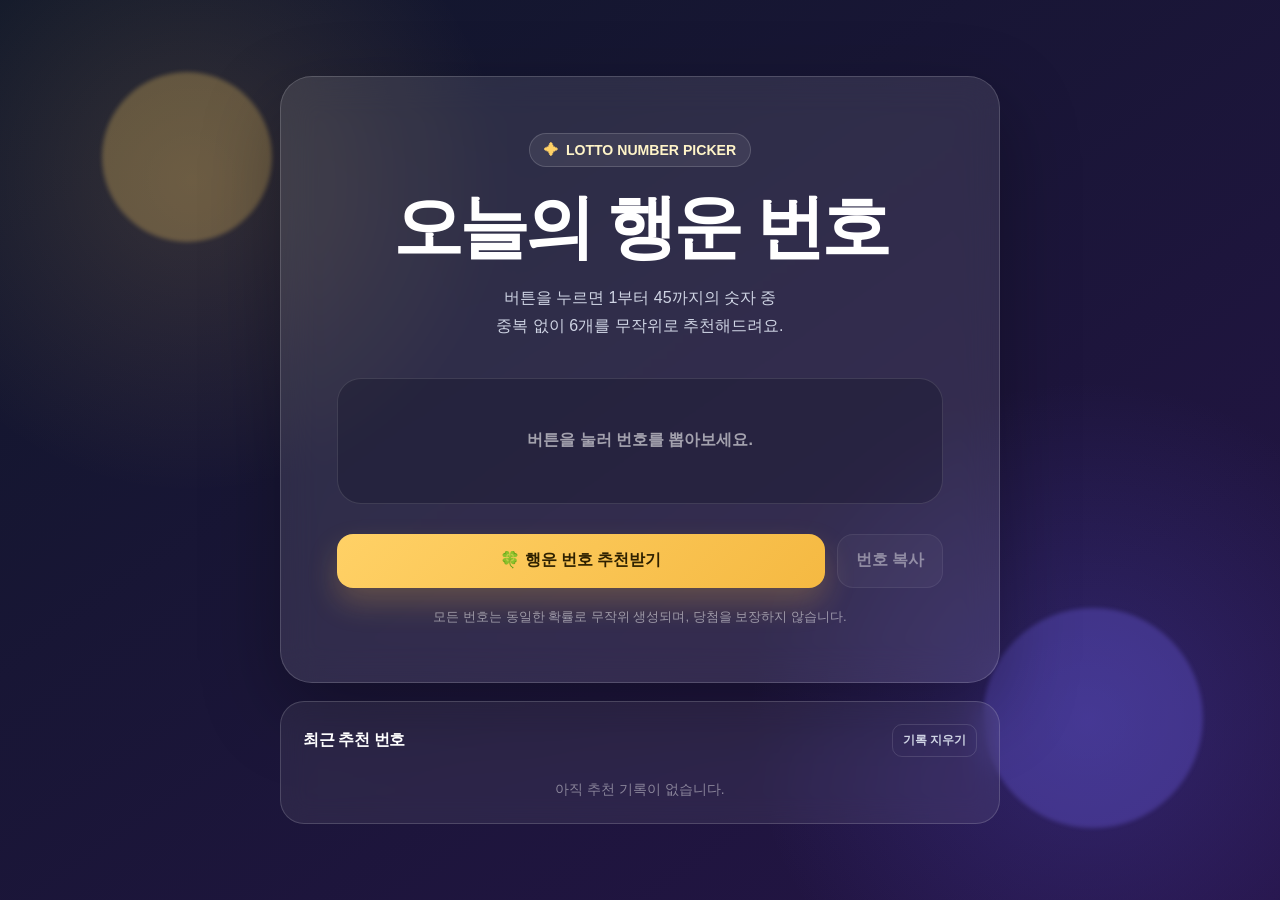
==== index.html @ d9a75ed4 "Split inline CSS and JS into style.css and main.js Move the inline <style> block to style.css and th" ====
<!DOCTYPE html>
<html lang="ko">
<head>
  <meta charset="UTF-8" />
  <meta name="viewport" content="width=device-width, initial-scale=1.0" />
  <meta name="description" content="버튼을 눌러 로또 번호를 무작위로 추천받는 웹사이트" />
  <title>행운의 로또 번호 추천</title>
  <link rel="stylesheet" href="style.css" />
</head>

<body>
  <div class="background-shape shape-one"></div>
  <div class="background-shape shape-two"></div>

  <main class="container">
    <section class="lotto-card">
      <div class="badge">
        <span class="sparkle">✦</span>
        LOTTO NUMBER PICKER
      </div>

      <h1>오늘의 행운 번호</h1>

      <p class="description">
        버튼을 누르면 1부터 45까지의 숫자 중<br />
        중복 없이 6개를 무작위로 추천해드려요.
      </p>

      <div class="number-area" aria-live="polite">
        <div class="numbers" id="numbers">
          <span class="placeholder">버튼을 눌러 번호를 뽑아보세요.</span>
        </div>
      </div>

      <div class="controls">
        <button class="generate-button" id="generateButton" type="button">
          🍀 행운 번호 추천받기
        </button>

        <button class="copy-button" id="copyButton" type="button" disabled>
          번호 복사
        </button>
      </div>

      <p class="notice">
        모든 번호는 동일한 확률로 무작위 생성되며, 당첨을 보장하지 않습니다.
      </p>
    </section>

    <section class="history">
      <div class="history-header">
        <h2>최근 추천 번호</h2>
        <button class="clear-button" id="clearButton" type="button">기록 지우기</button>
      </div>

      <ul class="history-list" id="historyList">
        <li class="history-empty">아직 추천 기록이 없습니다.</li>
      </ul>
    </section>
  </main>

  <div class="toast" id="toast" role="status">번호를 복사했습니다.</div>

  <script src="main.js"></script>
</body>
</html>
---- style.css ----
:root {
  --bg-start: #10172a;
  --bg-end: #251447;
  --card: rgba(255, 255, 255, 0.1);
  --card-border: rgba(255, 255, 255, 0.16);
  --text: #ffffff;
  --subtext: #cfd4e4;
  --primary: #ffd166;
  --primary-dark: #f5b942;
  --shadow: 0 28px 80px rgba(0, 0, 0, 0.3);
}

* { box-sizing: border-box; }

body {
  min-height: 100vh;
  margin: 0;
  display: grid;
  place-items: center;
  padding: 24px;
  color: var(--text);
  background:
    radial-gradient(circle at 15% 20%, rgba(255, 209, 102, 0.14), transparent 24%),
    radial-gradient(circle at 85% 80%, rgba(106, 95, 255, 0.22), transparent 26%),
    linear-gradient(145deg, var(--bg-start), var(--bg-end));
  font-family: Pretendard, "Noto Sans KR", "Apple SD Gothic Neo", -apple-system, BlinkMacSystemFont, "Segoe UI", sans-serif;
  overflow-x: hidden;
}

.background-shape {
  position: fixed;
  border-radius: 50%;
  filter: blur(2px);
  opacity: 0.28;
  pointer-events: none;
  animation: float 7s ease-in-out infinite;
}

.shape-one {
  width: 170px;
  height: 170px;
  top: 8%;
  left: 8%;
  background: #ffd166;
}

.shape-two {
  width: 220px;
  height: 220px;
  right: 6%;
  bottom: 8%;
  background: #7c6cff;
  animation-delay: -2.5s;
}

@keyframes float {
  0%, 100% { transform: translateY(0) rotate(0deg); }
  50% { transform: translateY(-18px) rotate(7deg); }
}

.container {
  width: min(100%, 720px);
  position: relative;
  z-index: 1;
}

.lotto-card {
  padding: clamp(28px, 6vw, 56px);
  border: 1px solid var(--card-border);
  border-radius: 32px;
  background: var(--card);
  box-shadow: var(--shadow);
  backdrop-filter: blur(18px);
  text-align: center;
}

.badge {
  display: inline-flex;
  align-items: center;
  gap: 8px;
  margin-bottom: 22px;
  padding: 8px 14px;
  border: 1px solid rgba(255, 255, 255, 0.16);
  border-radius: 999px;
  color: #fff4c8;
  background: rgba(255, 255, 255, 0.07);
  font-size: 0.88rem;
  font-weight: 800;
}

.sparkle { color: var(--primary); }

h1 {
  margin: 0;
  font-size: clamp(2.2rem, 7vw, 4.4rem);
  line-height: 1.08;
  letter-spacing: -0.055em;
}

.description {
  max-width: 540px;
  margin: 18px auto 0;
  color: var(--subtext);
  font-size: 1rem;
  line-height: 1.75;
  word-break: keep-all;
}

.number-area {
  min-height: 126px;
  display: flex;
  align-items: center;
  justify-content: center;
  margin: 38px 0 30px;
  padding: 24px;
  border: 1px solid rgba(255, 255, 255, 0.12);
  border-radius: 24px;
  background: rgba(8, 11, 28, 0.26);
}

.numbers {
  display: flex;
  flex-wrap: wrap;
  justify-content: center;
  gap: 13px;
}

.ball {
  width: clamp(54px, 11vw, 68px);
  height: clamp(54px, 11vw, 68px);
  display: grid;
  place-items: center;
  border-radius: 50%;
  color: #fff;
  font-size: clamp(1.15rem, 4vw, 1.45rem);
  font-weight: 900;
  box-shadow: inset 0 -5px 12px rgba(0, 0, 0, 0.16), 0 10px 18px rgba(0, 0, 0, 0.2);
  transform: scale(0);
  animation: pop 0.42s cubic-bezier(.2, .85, .32, 1.35) forwards;
}

@keyframes pop { to { transform: scale(1); } }

.placeholder {
  color: rgba(255, 255, 255, 0.58);
  font-weight: 700;
}

.controls {
  display: grid;
  grid-template-columns: 1fr auto;
  gap: 12px;
}

button {
  min-height: 54px;
  border: 0;
  border-radius: 16px;
  font: inherit;
  font-weight: 900;
  cursor: pointer;
  transition: transform 0.18s ease, box-shadow 0.18s ease, background 0.18s ease;
}

button:hover { transform: translateY(-2px); }
button:active { transform: translateY(0); }

.generate-button {
  padding: 0 24px;
  color: #2e2100;
  background: linear-gradient(135deg, var(--primary), var(--primary-dark));
  box-shadow: 0 15px 30px rgba(245, 185, 66, 0.24);
}

.copy-button {
  min-width: 106px;
  padding: 0 18px;
  color: #fff;
  border: 1px solid rgba(255, 255, 255, 0.16);
  background: rgba(255, 255, 255, 0.08);
}

.copy-button:disabled {
  opacity: 0.45;
  cursor: not-allowed;
  transform: none;
}

.notice {
  margin: 20px 0 0;
  color: rgba(255, 255, 255, 0.5);
  font-size: 0.82rem;
}

.history {
  margin-top: 18px;
  padding: 22px;
  border: 1px solid var(--card-border);
  border-radius: 24px;
  background: rgba(255, 255, 255, 0.07);
  backdrop-filter: blur(14px);
}

.history-header {
  display: flex;
  align-items: center;
  justify-content: space-between;
  gap: 16px;
  margin-bottom: 14px;
}

.history h2 {
  margin: 0;
  font-size: 1.02rem;
  letter-spacing: -0.025em;
}

.clear-button {
  min-height: auto;
  padding: 7px 10px;
  color: var(--subtext);
  border: 1px solid rgba(255, 255, 255, 0.12);
  border-radius: 10px;
  background: transparent;
  font-size: 0.78rem;
}

.history-list {
  display: grid;
  gap: 10px;
  margin: 0;
  padding: 0;
  list-style: none;
}

.history-item {
  display: flex;
  align-items: center;
  justify-content: space-between;
  gap: 14px;
  padding: 12px 14px;
  border-radius: 13px;
  color: var(--subtext);
  background: rgba(3, 6, 18, 0.23);
  font-size: 0.9rem;
}

.history-number {
  color: #fff;
  font-weight: 800;
  letter-spacing: 0.04em;
}

.history-empty {
  padding: 10px 0 2px;
  color: rgba(255, 255, 255, 0.44);
  text-align: center;
  font-size: 0.86rem;
}

.toast {
  position: fixed;
  left: 50%;
  bottom: 28px;
  z-index: 10;
  padding: 12px 17px;
  border: 1px solid rgba(255, 255, 255, 0.15);
  border-radius: 999px;
  color: #fff;
  background: rgba(8, 10, 23, 0.9);
  box-shadow: 0 12px 32px rgba(0, 0, 0, 0.28);
  opacity: 0;
  transform: translate(-50%, 18px);
  pointer-events: none;
  transition: 0.25s ease;
  white-space: nowrap;
}

.toast.show {
  opacity: 1;
  transform: translate(-50%, 0);
}

@media (max-width: 520px) {
  body { padding: 14px; }
  .lotto-card { border-radius: 25px; }
  .number-area { padding: 20px 13px; }
  .numbers { gap: 9px; }
  .controls { grid-template-columns: 1fr; }
  .copy-button { width: 100%; }
  .history-item {
    align-items: flex-start;
    flex-direction: column;
    gap: 4px;
  }
}

@media (prefers-reduced-motion: reduce) {
  *, *::before, *::after {
    animation-duration: 0.01ms !important;
    transition-duration: 0.01ms !important;
  }
}
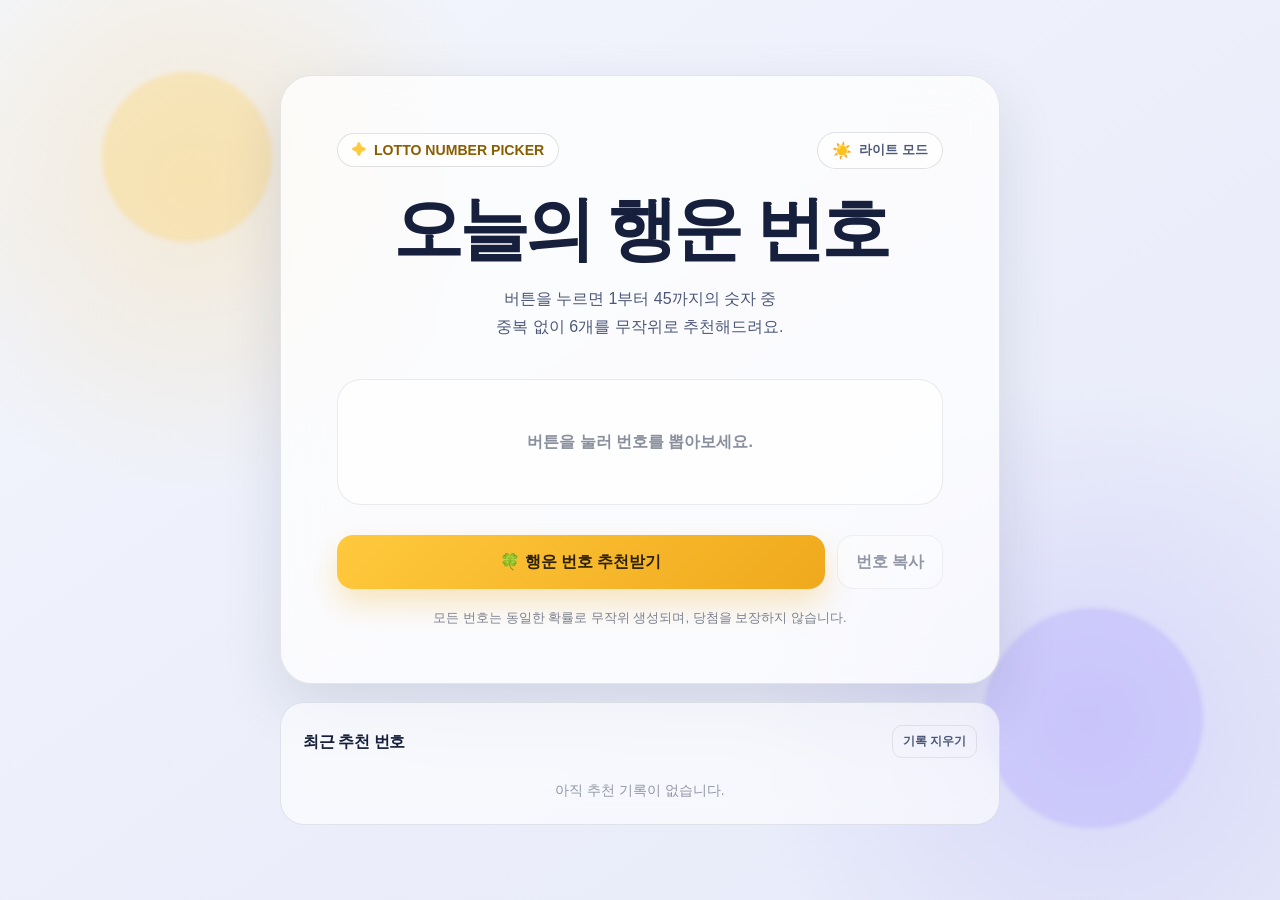
==== commit c51479db: "Add dark and light theme toggle Replace hard-coded colors with theme tokens, add a toggle button tha" ====
--- a/index.html
+++ b/index.html
@@ -4,8 +4,407 @@
   <meta charset="UTF-8" />
   <meta name="viewport" content="width=device-width, initial-scale=1.0" />
   <meta name="description" content="버튼을 눌러 로또 번호를 무작위로 추천받는 웹사이트" />
+  <meta name="color-scheme" content="dark light" />
   <title>행운의 로또 번호 추천</title>
-  <link rel="stylesheet" href="style.css" />
+
+  <script>
+    // 첫 페인트 전에 테마를 결정해 화면 깜빡임을 막는다.
+    (function () {
+      let storedTheme = null;
+
+      try {
+        storedTheme = localStorage.getItem("theme");
+      } catch (error) {
+        storedTheme = null;
+      }
+
+      const prefersLight = window.matchMedia("(prefers-color-scheme: light)").matches;
+      document.documentElement.dataset.theme = storedTheme || (prefersLight ? "light" : "dark");
+    })();
+  </script>
+
+  <style>
+    :root {
+      --bg-start: #10172a;
+      --bg-end: #251447;
+      --glow-warm: rgba(255, 209, 102, 0.14);
+      --glow-cool: rgba(106, 95, 255, 0.22);
+      --shape-warm: #ffd166;
+      --shape-cool: #7c6cff;
+      --shape-opacity: 0.28;
+      --card: rgba(255, 255, 255, 0.1);
+      --card-border: rgba(255, 255, 255, 0.16);
+      --surface-soft: rgba(255, 255, 255, 0.07);
+      --surface-sunken: rgba(8, 11, 28, 0.26);
+      --surface-row: rgba(3, 6, 18, 0.23);
+      --border-soft: rgba(255, 255, 255, 0.12);
+      --border-strong: rgba(255, 255, 255, 0.16);
+      --text: #ffffff;
+      --subtext: #cfd4e4;
+      --strong: #ffffff;
+      --muted: rgba(255, 255, 255, 0.5);
+      --faint: rgba(255, 255, 255, 0.44);
+      --placeholder: rgba(255, 255, 255, 0.58);
+      --badge-text: #fff4c8;
+      --primary: #ffd166;
+      --primary-dark: #f5b942;
+      --primary-glow: rgba(245, 185, 66, 0.24);
+      --toast-bg: rgba(8, 10, 23, 0.9);
+      --toast-text: #ffffff;
+      --shadow: 0 28px 80px rgba(0, 0, 0, 0.3);
+    }
+
+    :root[data-theme="light"] {
+      --bg-start: #f3f6fd;
+      --bg-end: #e6e9f8;
+      --glow-warm: rgba(255, 193, 61, 0.2);
+      --glow-cool: rgba(124, 108, 255, 0.16);
+      --shape-warm: #ffcf5c;
+      --shape-cool: #a89bff;
+      --shape-opacity: 0.3;
+      --card: rgba(255, 255, 255, 0.74);
+      --card-border: rgba(23, 32, 62, 0.1);
+      --surface-soft: rgba(255, 255, 255, 0.62);
+      --surface-sunken: rgba(255, 255, 255, 0.66);
+      --surface-row: rgba(255, 255, 255, 0.72);
+      --border-soft: rgba(23, 32, 62, 0.09);
+      --border-strong: rgba(23, 32, 62, 0.13);
+      --text: #16203c;
+      --subtext: #4d5878;
+      --strong: #16203c;
+      --muted: rgba(22, 32, 60, 0.55);
+      --faint: rgba(22, 32, 60, 0.45);
+      --placeholder: rgba(22, 32, 60, 0.5);
+      --badge-text: #8a5d00;
+      --primary: #ffc93d;
+      --primary-dark: #f0a91c;
+      --primary-glow: rgba(240, 169, 28, 0.28);
+      --toast-bg: rgba(22, 32, 60, 0.92);
+      --toast-text: #ffffff;
+      --shadow: 0 24px 60px rgba(23, 32, 62, 0.12);
+    }
+
+    * { box-sizing: border-box; }
+
+    body {
+      min-height: 100vh;
+      margin: 0;
+      display: grid;
+      place-items: center;
+      padding: 24px;
+      color: var(--text);
+      background:
+        radial-gradient(circle at 15% 20%, var(--glow-warm), transparent 24%),
+        radial-gradient(circle at 85% 80%, var(--glow-cool), transparent 26%),
+        linear-gradient(145deg, var(--bg-start), var(--bg-end));
+      font-family: Pretendard, "Noto Sans KR", "Apple SD Gothic Neo", -apple-system, BlinkMacSystemFont, "Segoe UI", sans-serif;
+      overflow-x: hidden;
+      transition: color 0.3s ease;
+    }
+
+    .background-shape {
+      position: fixed;
+      border-radius: 50%;
+      filter: blur(2px);
+      opacity: var(--shape-opacity);
+      pointer-events: none;
+      animation: float 7s ease-in-out infinite;
+    }
+
+    .shape-one {
+      width: 170px;
+      height: 170px;
+      top: 8%;
+      left: 8%;
+      background: var(--shape-warm);
+    }
+
+    .shape-two {
+      width: 220px;
+      height: 220px;
+      right: 6%;
+      bottom: 8%;
+      background: var(--shape-cool);
+      animation-delay: -2.5s;
+    }
+
+    @keyframes float {
+      0%, 100% { transform: translateY(0) rotate(0deg); }
+      50% { transform: translateY(-18px) rotate(7deg); }
+    }
+
+    .container {
+      width: min(100%, 720px);
+      position: relative;
+      z-index: 1;
+    }
+
+    .lotto-card {
+      padding: clamp(28px, 6vw, 56px);
+      border: 1px solid var(--card-border);
+      border-radius: 32px;
+      background: var(--card);
+      box-shadow: var(--shadow);
+      backdrop-filter: blur(18px);
+      text-align: center;
+      transition: background 0.3s ease, border-color 0.3s ease;
+    }
+
+    .card-header {
+      display: flex;
+      flex-wrap: wrap;
+      align-items: center;
+      justify-content: space-between;
+      gap: 12px;
+      margin-bottom: 22px;
+    }
+
+    .badge {
+      display: inline-flex;
+      align-items: center;
+      gap: 8px;
+      padding: 8px 14px;
+      border: 1px solid var(--border-strong);
+      border-radius: 999px;
+      color: var(--badge-text);
+      background: var(--surface-soft);
+      font-size: 0.88rem;
+      font-weight: 800;
+    }
+
+    .sparkle { color: var(--primary); }
+
+    .theme-toggle {
+      display: inline-flex;
+      align-items: center;
+      gap: 7px;
+      min-height: auto;
+      padding: 8px 14px;
+      color: var(--subtext);
+      border: 1px solid var(--border-strong);
+      border-radius: 999px;
+      background: var(--surface-soft);
+      font-size: 0.84rem;
+      font-weight: 800;
+    }
+
+    .theme-icon { font-size: 1rem; }
+
+    h1 {
+      margin: 0;
+      font-size: clamp(2.2rem, 7vw, 4.4rem);
+      line-height: 1.08;
+      letter-spacing: -0.055em;
+    }
+
+    .description {
+      max-width: 540px;
+      margin: 18px auto 0;
+      color: var(--subtext);
+      font-size: 1rem;
+      line-height: 1.75;
+      word-break: keep-all;
+    }
+
+    .number-area {
+      min-height: 126px;
+      display: flex;
+      align-items: center;
+      justify-content: center;
+      margin: 38px 0 30px;
+      padding: 24px;
+      border: 1px solid var(--border-soft);
+      border-radius: 24px;
+      background: var(--surface-sunken);
+      transition: background 0.3s ease, border-color 0.3s ease;
+    }
+
+    .numbers {
+      display: flex;
+      flex-wrap: wrap;
+      justify-content: center;
+      gap: 13px;
+    }
+
+    .ball {
+      width: clamp(54px, 11vw, 68px);
+      height: clamp(54px, 11vw, 68px);
+      display: grid;
+      place-items: center;
+      border-radius: 50%;
+      color: #fff;
+      font-size: clamp(1.15rem, 4vw, 1.45rem);
+      font-weight: 900;
+      box-shadow: inset 0 -5px 12px rgba(0, 0, 0, 0.16), 0 10px 18px rgba(0, 0, 0, 0.2);
+      transform: scale(0);
+      animation: pop 0.42s cubic-bezier(.2, .85, .32, 1.35) forwards;
+    }
+
+    @keyframes pop { to { transform: scale(1); } }
+
+    .placeholder {
+      color: var(--placeholder);
+      font-weight: 700;
+    }
+
+    .controls {
+      display: grid;
+      grid-template-columns: 1fr auto;
+      gap: 12px;
+    }
+
+    button {
+      min-height: 54px;
+      border: 0;
+      border-radius: 16px;
+      font: inherit;
+      font-weight: 900;
+      cursor: pointer;
+      transition: transform 0.18s ease, box-shadow 0.18s ease, background 0.18s ease, color 0.3s ease, border-color 0.3s ease;
+    }
+
+    button:hover { transform: translateY(-2px); }
+    button:active { transform: translateY(0); }
+
+    .generate-button {
+      padding: 0 24px;
+      color: #2e2100;
+      background: linear-gradient(135deg, var(--primary), var(--primary-dark));
+      box-shadow: 0 15px 30px var(--primary-glow);
+    }
+
+    .copy-button {
+      min-width: 106px;
+      padding: 0 18px;
+      color: var(--strong);
+      border: 1px solid var(--border-strong);
+      background: var(--surface-soft);
+    }
+
+    .copy-button:disabled {
+      opacity: 0.45;
+      cursor: not-allowed;
+      transform: none;
+    }
+
+    .notice {
+      margin: 20px 0 0;
+      color: var(--muted);
+      font-size: 0.82rem;
+    }
+
+    .history {
+      margin-top: 18px;
+      padding: 22px;
+      border: 1px solid var(--card-border);
+      border-radius: 24px;
+      background: var(--surface-soft);
+      backdrop-filter: blur(14px);
+      transition: background 0.3s ease, border-color 0.3s ease;
+    }
+
+    .history-header {
+      display: flex;
+      align-items: center;
+      justify-content: space-between;
+      gap: 16px;
+      margin-bottom: 14px;
+    }
+
+    .history h2 {
+      margin: 0;
+      font-size: 1.02rem;
+      letter-spacing: -0.025em;
+    }
+
+    .clear-button {
+      min-height: auto;
+      padding: 7px 10px;
+      color: var(--subtext);
+      border: 1px solid var(--border-soft);
+      border-radius: 10px;
+      background: transparent;
+      font-size: 0.78rem;
+    }
+
+    .history-list {
+      display: grid;
+      gap: 10px;
+      margin: 0;
+      padding: 0;
+      list-style: none;
+    }
+
+    .history-item {
+      display: flex;
+      align-items: center;
+      justify-content: space-between;
+      gap: 14px;
+      padding: 12px 14px;
+      border-radius: 13px;
+      color: var(--subtext);
+      background: var(--surface-row);
+      font-size: 0.9rem;
+    }
+
+    .history-number {
+      color: var(--strong);
+      font-weight: 800;
+      letter-spacing: 0.04em;
+    }
+
+    .history-empty {
+      padding: 10px 0 2px;
+      color: var(--faint);
+      text-align: center;
+      font-size: 0.86rem;
+    }
+
+    .toast {
+      position: fixed;
+      left: 50%;
+      bottom: 28px;
+      z-index: 10;
+      padding: 12px 17px;
+      border: 1px solid var(--border-strong);
+      border-radius: 999px;
+      color: var(--toast-text);
+      background: var(--toast-bg);
+      box-shadow: 0 12px 32px rgba(0, 0, 0, 0.28);
+      opacity: 0;
+      transform: translate(-50%, 18px);
+      pointer-events: none;
+      transition: 0.25s ease;
+      white-space: nowrap;
+    }
+
+    .toast.show {
+      opacity: 1;
+      transform: translate(-50%, 0);
+    }
+
+    @media (max-width: 520px) {
+      body { padding: 14px; }
+      .lotto-card { border-radius: 25px; }
+      .card-header { justify-content: center; }
+      .number-area { padding: 20px 13px; }
+      .numbers { gap: 9px; }
+      .controls { grid-template-columns: 1fr; }
+      .copy-button { width: 100%; }
+      .history-item {
+        align-items: flex-start;
+        flex-direction: column;
+        gap: 4px;
+      }
+    }
+
+    @media (prefers-reduced-motion: reduce) {
+      *, *::before, *::after {
+        animation-duration: 0.01ms !important;
+        transition-duration: 0.01ms !important;
+      }
+    }
+  </style>
 </head>
 
 <body>
@@ -14,9 +413,16 @@
 
   <main class="container">
     <section class="lotto-card">
-      <div class="badge">
-        <span class="sparkle">✦</span>
-        LOTTO NUMBER PICKER
+      <div class="card-header">
+        <div class="badge">
+          <span class="sparkle">✦</span>
+          LOTTO NUMBER PICKER
+        </div>
+
+        <button class="theme-toggle" id="themeToggle" type="button" aria-pressed="false">
+          <span class="theme-icon" id="themeIcon">🌙</span>
+          <span id="themeLabel">다크 모드</span>
+        </button>
       </div>
 
       <h1>오늘의 행운 번호</h1>
@@ -61,6 +467,149 @@
 
   <div class="toast" id="toast" role="status">번호를 복사했습니다.</div>
 
-  <script src="main.js"></script>
+  <script>
+    const numbersContainer = document.getElementById("numbers");
+    const generateButton = document.getElementById("generateButton");
+    const copyButton = document.getElementById("copyButton");
+    const clearButton = document.getElementById("clearButton");
+    const historyList = document.getElementById("historyList");
+    const toast = document.getElementById("toast");
+    const themeToggle = document.getElementById("themeToggle");
+    const themeIcon = document.getElementById("themeIcon");
+    const themeLabel = document.getElementById("themeLabel");
+
+    let currentNumbers = [];
+    let history = [];
+
+    function applyTheme(theme) {
+      document.documentElement.dataset.theme = theme;
+
+      const isDark = theme === "dark";
+      themeIcon.textContent = isDark ? "🌙" : "☀️";
+      themeLabel.textContent = isDark ? "다크 모드" : "라이트 모드";
+      themeToggle.setAttribute("aria-pressed", String(isDark));
+      themeToggle.setAttribute("aria-label", isDark ? "라이트 모드로 전환" : "다크 모드로 전환");
+
+      try {
+        localStorage.setItem("theme", theme);
+      } catch (error) {
+        // 저장할 수 없어도 화면 전환은 그대로 동작한다.
+      }
+    }
+
+    function createLottoNumbers() {
+      const numberPool = Array.from({ length: 45 }, (_, index) => index + 1);
+
+      for (let i = numberPool.length - 1; i > 0; i--) {
+        const randomIndex = Math.floor(Math.random() * (i + 1));
+        [numberPool[i], numberPool[randomIndex]] = [numberPool[randomIndex], numberPool[i]];
+      }
+
+      return numberPool.slice(0, 6).sort((a, b) => a - b);
+    }
+
+    function getBallColor(number) {
+      if (number <= 10) return "#f3b61f";
+      if (number <= 20) return "#4d95e8";
+      if (number <= 30) return "#ed6262";
+      if (number <= 40) return "#7d8189";
+      return "#48a76a";
+    }
+
+    function renderNumbers(numbers) {
+      numbersContainer.innerHTML = "";
+
+      numbers.forEach((number, index) => {
+        const ball = document.createElement("span");
+        ball.className = "ball";
+        ball.textContent = number;
+        ball.style.background = getBallColor(number);
+        ball.style.animationDelay = `${index * 70}ms`;
+        ball.setAttribute("aria-label", `${number}번`);
+        numbersContainer.appendChild(ball);
+      });
+    }
+
+    function renderHistory() {
+      historyList.innerHTML = "";
+
+      if (history.length === 0) {
+        const empty = document.createElement("li");
+        empty.className = "history-empty";
+        empty.textContent = "아직 추천 기록이 없습니다.";
+        historyList.appendChild(empty);
+        return;
+      }
+
+      history.forEach((numbers, index) => {
+        const item = document.createElement("li");
+        item.className = "history-item";
+
+        const label = document.createElement("span");
+        label.textContent = `${index + 1}번째 추천`;
+
+        const numberText = document.createElement("span");
+        numberText.className = "history-number";
+        numberText.textContent = numbers.join(" · ");
+
+        item.append(label, numberText);
+        historyList.appendChild(item);
+      });
+    }
+
+    function showToast(message) {
+      toast.textContent = message;
+      toast.classList.add("show");
+
+      window.clearTimeout(showToast.timer);
+      showToast.timer = window.setTimeout(() => {
+        toast.classList.remove("show");
+      }, 1800);
+    }
+
+    themeToggle.addEventListener("click", () => {
+      const nextTheme = document.documentElement.dataset.theme === "dark" ? "light" : "dark";
+      applyTheme(nextTheme);
+    });
+
+    generateButton.addEventListener("click", () => {
+      currentNumbers = createLottoNumbers();
+      renderNumbers(currentNumbers);
+
+      history.unshift(currentNumbers);
+      history = history.slice(0, 5);
+      renderHistory();
+
+      copyButton.disabled = false;
+      generateButton.textContent = "🎲 다시 추천받기";
+    });
+
+    copyButton.addEventListener("click", async () => {
+      if (currentNumbers.length === 0) return;
+
+      const text = currentNumbers.join(", ");
+
+      try {
+        await navigator.clipboard.writeText(text);
+        showToast("번호를 복사했습니다.");
+      } catch (error) {
+        const temporaryInput = document.createElement("textarea");
+        temporaryInput.value = text;
+        document.body.appendChild(temporaryInput);
+        temporaryInput.select();
+        document.execCommand("copy");
+        temporaryInput.remove();
+        showToast("번호를 복사했습니다.");
+      }
+    });
+
+    clearButton.addEventListener("click", () => {
+      history = [];
+      renderHistory();
+      showToast("추천 기록을 지웠습니다.");
+    });
+
+    applyTheme(document.documentElement.dataset.theme || "dark");
+  </script>
 </body>
 </html>
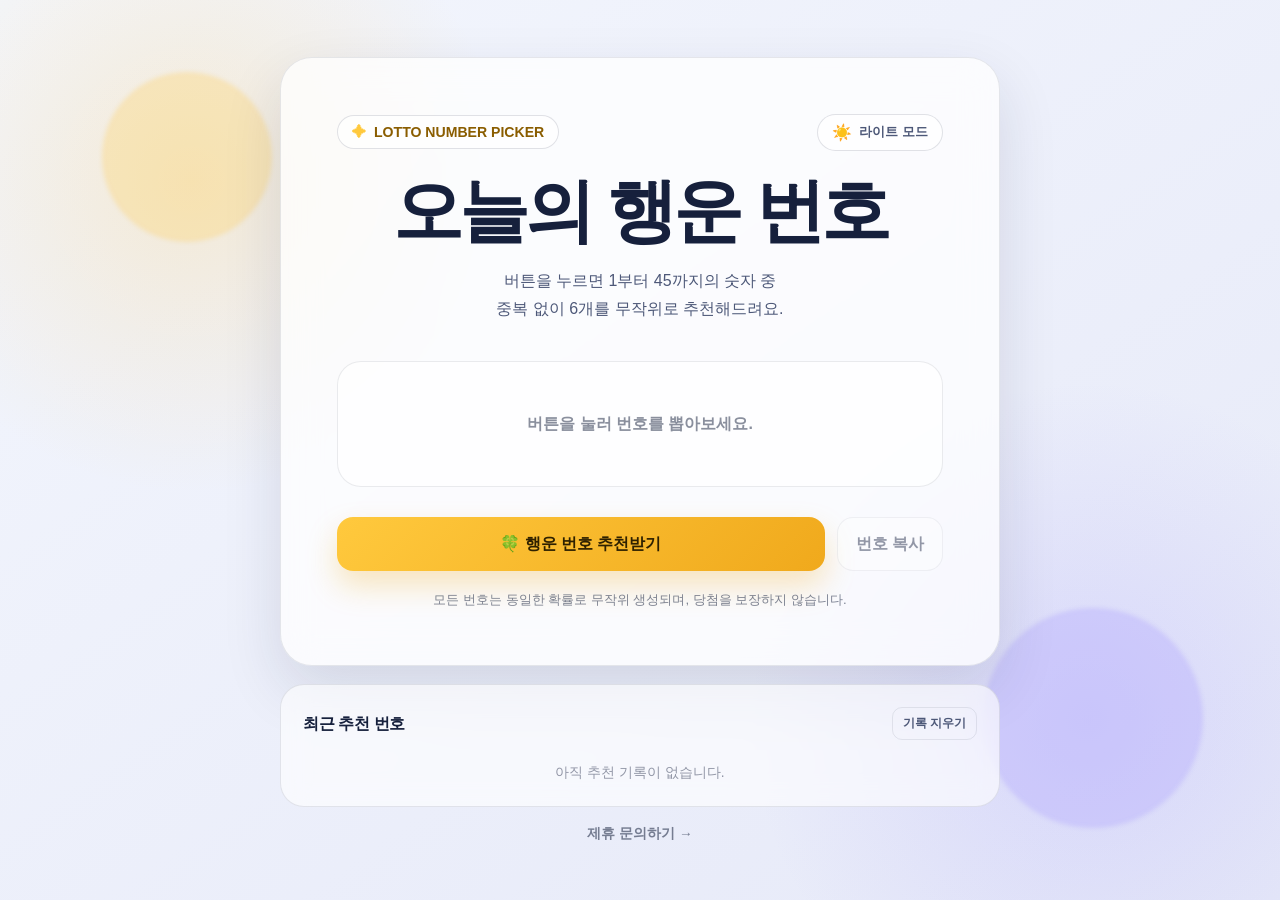
==== commit f163f6db: "Add Formspree partnership inquiry form Add contact.html with a Formspree-backed inquiry form submitt" ====
--- a/index.html
+++ b/index.html
@@ -360,6 +360,23 @@
       font-size: 0.86rem;
     }
 
+    .site-footer {
+      margin: 18px 0 0;
+      text-align: center;
+      font-size: 0.85rem;
+      font-weight: 700;
+    }
+
+    .site-footer a {
+      color: var(--muted);
+      text-decoration: none;
+    }
+
+    .site-footer a:hover {
+      color: var(--subtext);
+      text-decoration: underline;
+    }
+
     .toast {
       position: fixed;
       left: 50%;
@@ -463,6 +480,10 @@
         <li class="history-empty">아직 추천 기록이 없습니다.</li>
       </ul>
     </section>
+
+    <p class="site-footer">
+      <a href="contact.html">제휴 문의하기 →</a>
+    </p>
   </main>
 
   <div class="toast" id="toast" role="status">번호를 복사했습니다.</div>
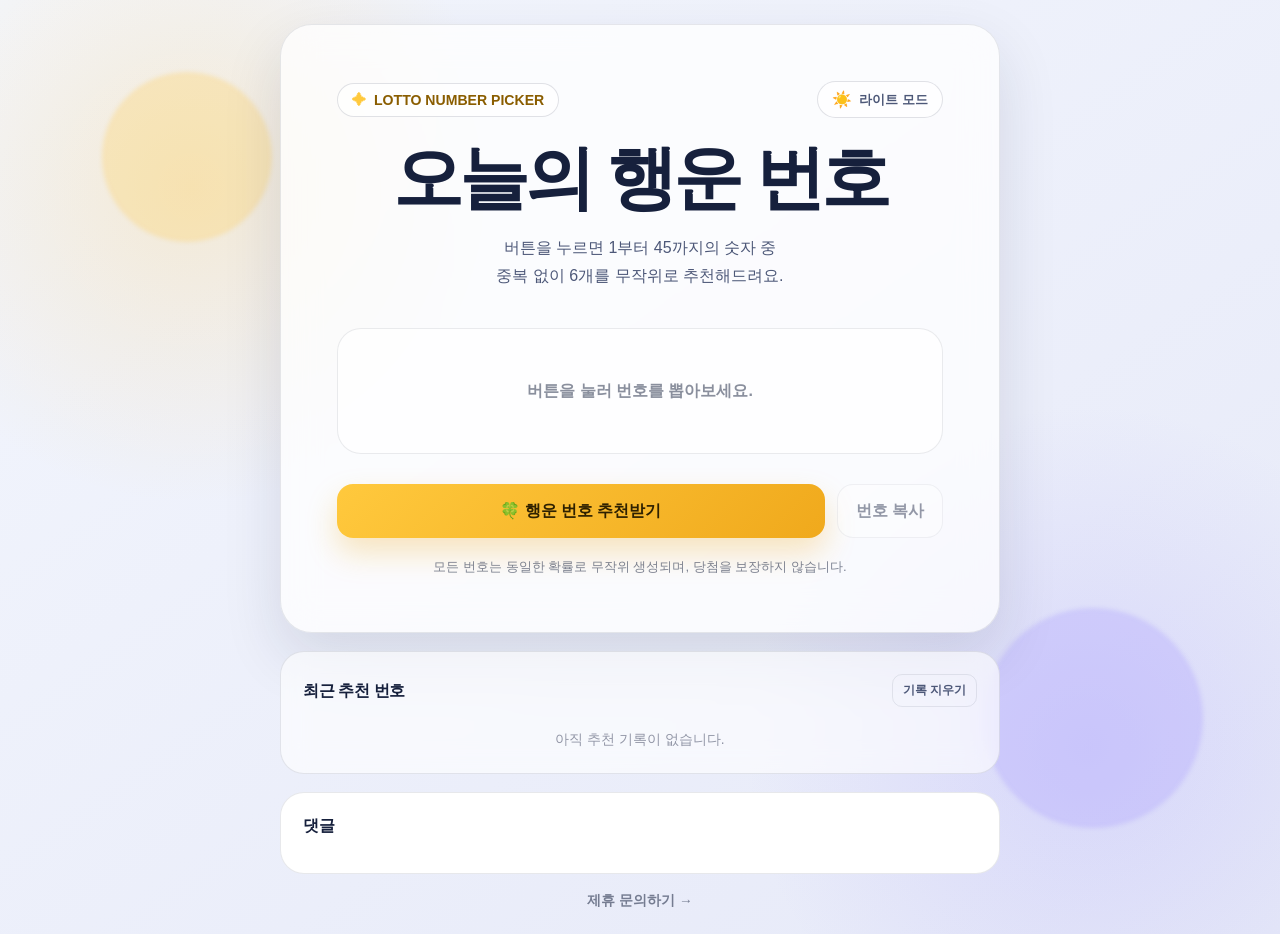
==== commit ac3cf5c5: "Add Disqus comments to the lotto page Embed a Disqus thread below the recommendation history, pinnin" ====
--- a/index.html
+++ b/index.html
@@ -5,6 +5,7 @@
   <meta name="viewport" content="width=device-width, initial-scale=1.0" />
   <meta name="description" content="버튼을 눌러 로또 번호를 무작위로 추천받는 웹사이트" />
   <meta name="color-scheme" content="dark light" />
+  <link rel="canonical" href="https://nyhouse0223.github.io/product-builder-lecture/" />
   <title>행운의 로또 번호 추천</title>
 
   <script>
@@ -52,6 +53,8 @@
       --toast-bg: rgba(8, 10, 23, 0.9);
       --toast-text: #ffffff;
       --shadow: 0 28px 80px rgba(0, 0, 0, 0.3);
+      /* Disqus는 부모 배경색을 샘플링해 자체 테마를 정하므로 반투명이 아닌 불투명 색을 쓴다. */
+      --comments-bg: #161d33;
     }
 
     :root[data-theme="light"] {
@@ -82,6 +85,7 @@
       --toast-bg: rgba(22, 32, 60, 0.92);
       --toast-text: #ffffff;
       --shadow: 0 24px 60px rgba(23, 32, 62, 0.12);
+      --comments-bg: #ffffff;
     }
 
     * { box-sizing: border-box; }
@@ -359,6 +363,29 @@
       text-align: center;
       font-size: 0.86rem;
     }
+
+    .comments {
+      margin-top: 18px;
+      padding: 22px;
+      border: 1px solid var(--card-border);
+      border-radius: 24px;
+      background: var(--comments-bg);
+      transition: background 0.3s ease, border-color 0.3s ease;
+    }
+
+    .comments h2 {
+      margin: 0 0 14px;
+      font-size: 1.02rem;
+      letter-spacing: -0.025em;
+    }
+
+    .comments noscript {
+      display: block;
+      color: var(--muted);
+      font-size: 0.86rem;
+    }
+
+    .comments noscript a { color: var(--primary); }
 
     .site-footer {
       margin: 18px 0 0;
@@ -481,6 +508,15 @@
       </ul>
     </section>
 
+    <section class="comments">
+      <h2>댓글</h2>
+      <div id="disqus_thread"></div>
+      <noscript>
+        댓글을 보려면 JavaScript를 활성화해주세요.
+        <a href="https://disqus.com/?ref_noscript">comments powered by Disqus.</a>
+      </noscript>
+    </section>
+
     <p class="site-footer">
       <a href="contact.html">제휴 문의하기 →</a>
     </p>
@@ -632,5 +668,29 @@
 
     applyTheme(document.documentElement.dataset.theme || "dark");
   </script>
+
+  <script>
+    // Disqus는 URL을 스레드 키로 쓴다. 로컬에서 열거나 주소가 바뀌어도 같은 스레드를
+    // 가리키도록 canonical URL과 고정 identifier를 명시한다.
+    var disqus_config = function () {
+      this.page.url = document.querySelector('link[rel="canonical"]').href;
+      this.page.identifier = "lotto-index";
+    };
+
+    (function () {
+      const d = document;
+      const s = d.createElement("script");
+      s.src = "https://productbuilder-zakfusyh15.disqus.com/embed.js";
+      s.setAttribute("data-timestamp", +new Date());
+      (d.head || d.body).appendChild(s);
+    })();
+
+    // Disqus는 로드 시점의 배경색으로 자체 테마를 정하므로, 테마를 바꾸면 다시 그려준다.
+    document.getElementById("themeToggle").addEventListener("click", () => {
+      if (typeof DISQUS === "undefined") return;
+
+      DISQUS.reset({ reload: true, config: disqus_config });
+    });
+  </script>
 </body>
 </html>
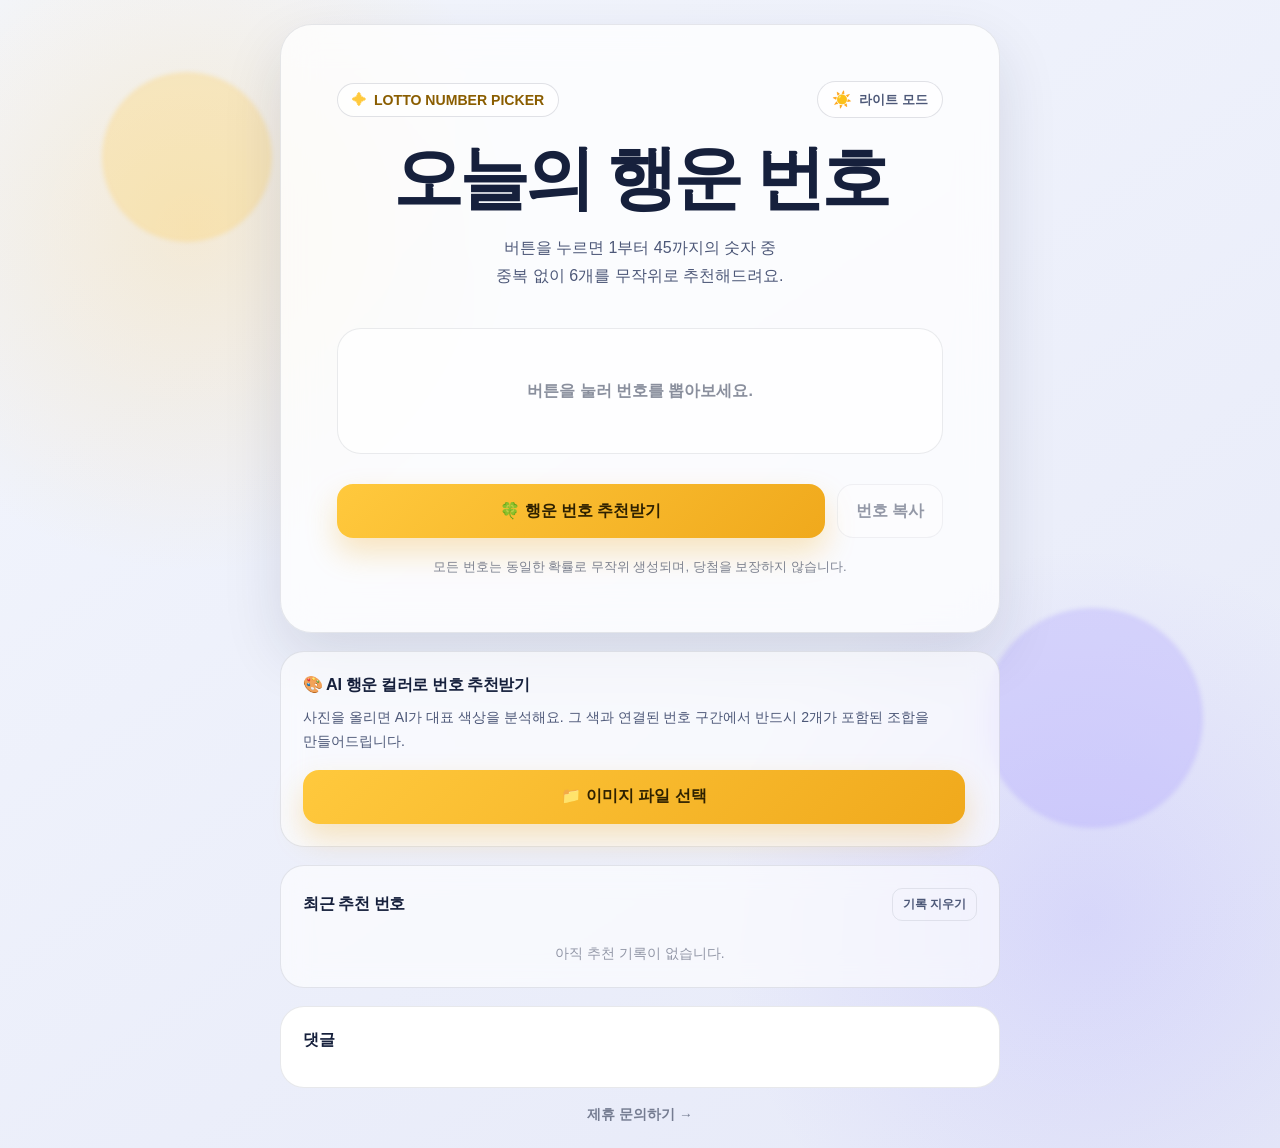
==== commit d6a8e2d8: "Add Teachable Machine color classifier for number picking Upload an image, classify it with the Teac" ====
--- a/index.html
+++ b/index.html
@@ -52,6 +52,7 @@
       --primary-glow: rgba(245, 185, 66, 0.24);
       --toast-bg: rgba(8, 10, 23, 0.9);
       --toast-text: #ffffff;
+      --danger: #ff9a9a;
       --shadow: 0 28px 80px rgba(0, 0, 0, 0.3);
       /* Disqus는 부모 배경색을 샘플링해 자체 테마를 정하므로 반투명이 아닌 불투명 색을 쓴다. */
       --comments-bg: #161d33;
@@ -84,6 +85,7 @@
       --primary-glow: rgba(240, 169, 28, 0.28);
       --toast-bg: rgba(22, 32, 60, 0.92);
       --toast-text: #ffffff;
+      --danger: #b3352f;
       --shadow: 0 24px 60px rgba(23, 32, 62, 0.12);
       --comments-bg: #ffffff;
     }
@@ -295,6 +297,223 @@
       margin: 20px 0 0;
       color: var(--muted);
       font-size: 0.82rem;
+    }
+
+    [hidden] { display: none !important; }
+
+    /* --- AI 행운 컬러: .history와 같은 보조 패널 규격(radius 24 / padding 22)을 따른다 --- */
+    .ai-card {
+      margin-top: 18px;
+      padding: 22px;
+      border: 1px solid var(--card-border);
+      border-radius: 24px;
+      background: var(--surface-soft);
+      backdrop-filter: blur(14px);
+      transition: background 0.3s ease, border-color 0.3s ease;
+    }
+
+    .ai-card h2 {
+      margin: 0;
+      font-size: 1.02rem;
+      letter-spacing: -0.025em;
+    }
+
+    .ai-description {
+      margin: 10px 0 16px;
+      color: var(--subtext);
+      font-size: 0.88rem;
+      line-height: 1.7;
+      word-break: keep-all;
+    }
+
+    .visually-hidden {
+      position: absolute;
+      width: 1px;
+      height: 1px;
+      margin: -1px;
+      padding: 0;
+      border: 0;
+      overflow: hidden;
+      clip: rect(0 0 0 0);
+      white-space: nowrap;
+    }
+
+    .ai-upload {
+      display: grid;
+      grid-template-columns: 1fr auto;
+      gap: 12px;
+    }
+
+    .upload-button {
+      display: grid;
+      place-items: center;
+      min-height: 54px;
+      padding: 0 24px;
+      border-radius: 16px;
+      color: #2e2100;
+      background: linear-gradient(135deg, var(--primary), var(--primary-dark));
+      box-shadow: 0 15px 30px var(--primary-glow);
+      font-weight: 900;
+      text-align: center;
+      cursor: pointer;
+      transition: transform 0.18s ease;
+    }
+
+    .upload-button:hover { transform: translateY(-2px); }
+    .upload-button:active { transform: translateY(0); }
+
+    #imageInput:focus-visible + .upload-button {
+      outline: 2px solid var(--primary);
+      outline-offset: 3px;
+    }
+
+    .reset-button {
+      min-width: 106px;
+      padding: 0 18px;
+      color: var(--strong);
+      border: 1px solid var(--border-strong);
+      border-radius: 16px;
+      background: var(--surface-soft);
+    }
+
+    .ai-status {
+      display: flex;
+      align-items: center;
+      gap: 9px;
+      margin: 14px 0 0;
+      color: var(--subtext);
+      font-size: 0.87rem;
+      font-weight: 700;
+      line-height: 1.6;
+      word-break: keep-all;
+    }
+
+    .ai-status.error { color: var(--danger); }
+
+    .spinner {
+      width: 15px;
+      height: 15px;
+      flex: none;
+      border: 2px solid var(--border-strong);
+      border-top-color: var(--primary);
+      border-radius: 50%;
+      animation: spin 0.7s linear infinite;
+    }
+
+    @keyframes spin { to { transform: rotate(360deg); } }
+
+    .ai-result {
+      display: grid;
+      grid-template-columns: 128px 1fr;
+      align-items: center;
+      gap: 18px;
+      margin-top: 16px;
+      padding: 16px;
+      border: 1px solid var(--border-soft);
+      border-radius: 18px;
+      background: var(--surface-sunken);
+    }
+
+    .preview {
+      display: block;
+      width: 100%;
+      aspect-ratio: 1 / 1;
+      border: 1px solid var(--border-soft);
+      border-radius: 14px;
+      object-fit: cover;
+    }
+
+    .verdict-label {
+      margin: 0;
+      color: var(--muted);
+      font-size: 0.79rem;
+      font-weight: 800;
+    }
+
+    .verdict-color {
+      display: flex;
+      align-items: center;
+      gap: 9px;
+      margin: 7px 0 0;
+      font-size: clamp(1.3rem, 5vw, 1.6rem);
+      font-weight: 900;
+      letter-spacing: -0.035em;
+    }
+
+    .verdict-korean {
+      color: var(--muted);
+      font-size: 0.82rem;
+      font-weight: 800;
+      letter-spacing: 0;
+    }
+
+    .color-dot {
+      width: 18px;
+      height: 18px;
+      flex: none;
+      border-radius: 50%;
+      box-shadow: inset 0 -3px 7px rgba(0, 0, 0, 0.18);
+    }
+
+    .verdict-confidence {
+      margin: 5px 0 0;
+      color: var(--subtext);
+      font-size: 0.92rem;
+      font-weight: 800;
+    }
+
+    .verdict-range {
+      margin: 6px 0 0;
+      color: var(--muted);
+      font-size: 0.84rem;
+      font-weight: 700;
+    }
+
+    .score-list {
+      display: grid;
+      gap: 9px;
+      margin: 14px 0 0;
+      padding: 0;
+      list-style: none;
+    }
+
+    .score-item {
+      display: grid;
+      grid-template-columns: 74px 1fr 50px;
+      align-items: center;
+      gap: 10px;
+      color: var(--subtext);
+      font-size: 0.8rem;
+      font-weight: 700;
+    }
+
+    .score-item.top { color: var(--strong); font-weight: 900; }
+
+    .score-name {
+      display: flex;
+      align-items: center;
+      gap: 7px;
+    }
+
+    .score-name .color-dot { width: 11px; height: 11px; }
+
+    .score-bar {
+      height: 7px;
+      border-radius: 999px;
+      background: var(--surface-row);
+      overflow: hidden;
+    }
+
+    .score-fill {
+      display: block;
+      height: 100%;
+      border-radius: 999px;
+      transition: width 0.5s ease;
+    }
+
+    .score-value {
+      text-align: right;
+      font-variant-numeric: tabular-nums;
     }
 
     .history {
@@ -435,6 +654,16 @@
       .numbers { gap: 9px; }
       .controls { grid-template-columns: 1fr; }
       .copy-button { width: 100%; }
+      .ai-upload { grid-template-columns: 1fr; }
+      .reset-button { width: 100%; min-height: 48px; }
+      .ai-result {
+        grid-template-columns: 1fr;
+        justify-items: center;
+        text-align: center;
+      }
+      .preview-wrap { width: min(100%, 190px); }
+      .verdict-color { justify-content: center; }
+      .score-item { grid-template-columns: 68px 1fr 46px; }
       .history-item {
         align-items: flex-start;
         flex-direction: column;
@@ -476,7 +705,7 @@
         중복 없이 6개를 무작위로 추천해드려요.
       </p>
 
-      <div class="number-area" aria-live="polite">
+      <div class="number-area" id="numberArea" aria-live="polite">
         <div class="numbers" id="numbers">
           <span class="placeholder">버튼을 눌러 번호를 뽑아보세요.</span>
         </div>
@@ -495,6 +724,45 @@
       <p class="notice">
         모든 번호는 동일한 확률로 무작위 생성되며, 당첨을 보장하지 않습니다.
       </p>
+    </section>
+
+    <section class="ai-card">
+      <h2>🎨 AI 행운 컬러로 번호 추천받기</h2>
+
+      <p class="ai-description">
+        사진을 올리면 AI가 대표 색상을 분석해요.
+        그 색과 연결된 번호 구간에서 반드시 2개가 포함된 조합을 만들어드립니다.
+      </p>
+
+      <div class="ai-upload">
+        <input class="visually-hidden" type="file" id="imageInput" accept="image/*" />
+        <label class="upload-button" for="imageInput">📁 이미지 파일 선택</label>
+
+        <button class="reset-button" id="aiResetButton" type="button" hidden>초기화</button>
+      </div>
+
+      <p class="ai-status" id="aiStatus" role="status" aria-live="polite" hidden></p>
+
+      <div class="ai-result" id="aiResult" hidden>
+        <div class="preview-wrap">
+          <img class="preview" id="previewImage" alt="업로드한 이미지 미리보기" />
+        </div>
+
+        <div class="verdict">
+          <p class="verdict-label">AI가 분석한 오늘의 행운 컬러</p>
+
+          <p class="verdict-color">
+            <span class="color-dot" id="colorDot"></span>
+            <span id="colorName">-</span>
+            <span class="verdict-korean" id="colorKorean"></span>
+          </p>
+
+          <p class="verdict-confidence" id="verdictConfidence"></p>
+          <p class="verdict-range" id="verdictRange"></p>
+        </div>
+      </div>
+
+      <ul class="score-list" id="scoreList" hidden></ul>
     </section>
 
     <section class="history">
@@ -598,16 +866,16 @@
         return;
       }
 
-      history.forEach((numbers, index) => {
+      history.forEach((entry, index) => {
         const item = document.createElement("li");
         item.className = "history-item";
 
         const label = document.createElement("span");
-        label.textContent = `${index + 1}번째 추천`;
+        label.textContent = `${index + 1}번째 · ${entry.source}`;
 
         const numberText = document.createElement("span");
         numberText.className = "history-number";
-        numberText.textContent = numbers.join(" · ");
+        numberText.textContent = entry.numbers.join(" · ");
 
         item.append(label, numberText);
         historyList.appendChild(item);
@@ -633,7 +901,7 @@
       currentNumbers = createLottoNumbers();
       renderNumbers(currentNumbers);
 
-      history.unshift(currentNumbers);
+      history.unshift({ numbers: currentNumbers, source: "완전 랜덤" });
       history = history.slice(0, 5);
       renderHistory();
 
@@ -666,6 +934,276 @@
       showToast("추천 기록을 지웠습니다.");
     });
 
+    /* ----------------------------- AI 행운 컬러 ----------------------------- */
+
+    const MODEL_BASE_URL = "https://teachablemachine.withgoogle.com/models/jFhw2WqNc/";
+    const TFJS_URL = "https://cdn.jsdelivr.net/npm/@tensorflow/tfjs@1.3.1/dist/tf.min.js";
+    const TM_IMAGE_URL = "https://cdn.jsdelivr.net/npm/@teachablemachine/image@0.8/dist/teachablemachine-image.min.js";
+
+    // 색상 구간은 기존 getBallColor()의 공 색상 구간과 정확히 같다.
+    const COLOR_META = {
+      Yellow: { hex: "#f3b61f", korean: "노란색", min: 1, max: 10 },
+      Blue: { hex: "#4d95e8", korean: "파란색", min: 11, max: 20 },
+      Red: { hex: "#ed6262", korean: "빨간색", min: 21, max: 30 },
+      Gray: { hex: "#7d8189", korean: "회색", min: 31, max: 40 },
+      Green: { hex: "#48a76a", korean: "초록색", min: 41, max: 45 }
+    };
+
+    // 이 모델은 클래스 라벨이 한글이다. 나중에 영문으로 다시 학습해도 동작하도록 둘 다 받는다.
+    const CLASS_ALIASES = {
+      "노란색": "Yellow", "yellow": "Yellow",
+      "파란색": "Blue", "blue": "Blue",
+      "빨간색": "Red", "red": "Red",
+      "회색": "Gray", "gray": "Gray", "grey": "Gray",
+      "초록색": "Green", "green": "Green"
+    };
+
+    const imageInput = document.getElementById("imageInput");
+    const aiResetButton = document.getElementById("aiResetButton");
+    const aiStatus = document.getElementById("aiStatus");
+    const aiResult = document.getElementById("aiResult");
+    const previewImage = document.getElementById("previewImage");
+    const colorDot = document.getElementById("colorDot");
+    const colorName = document.getElementById("colorName");
+    const colorKorean = document.getElementById("colorKorean");
+    const verdictConfidence = document.getElementById("verdictConfidence");
+    const verdictRange = document.getElementById("verdictRange");
+    const scoreList = document.getElementById("scoreList");
+    const numberArea = document.getElementById("numberArea");
+
+    let model = null;
+    let previewUrl = null;
+    let analyzing = false;
+
+    function resolveColorKey(className) {
+      const raw = String(className == null ? "" : className).trim();
+      return CLASS_ALIASES[raw] || CLASS_ALIASES[raw.toLowerCase()] || null;
+    }
+
+    function setStatus(message, kind) {
+      if (!message) {
+        aiStatus.hidden = true;
+        aiStatus.textContent = "";
+        return;
+      }
+
+      aiStatus.className = kind ? `ai-status ${kind}` : "ai-status";
+      aiStatus.textContent = "";
+
+      if (kind === "loading") {
+        const spinner = document.createElement("span");
+        spinner.className = "spinner";
+        aiStatus.appendChild(spinner);
+      }
+
+      aiStatus.appendChild(document.createTextNode(message));
+      aiStatus.hidden = false;
+    }
+
+    function loadScript(src) {
+      return new Promise((resolve, reject) => {
+        const script = document.createElement("script");
+        script.src = src;
+        script.onload = () => resolve();
+        script.onerror = () => reject(new Error(`failed to load ${src}`));
+        document.head.appendChild(script);
+      });
+    }
+
+    // 라이브러리와 모델은 첫 업로드 때만 받는다. 일반 랜덤 추천은 이걸 기다리지 않는다.
+    async function ensureModel() {
+      if (model) return model;
+
+      if (typeof tmImage === "undefined") {
+        await loadScript(TFJS_URL);
+        await loadScript(TM_IMAGE_URL);
+      }
+
+      if (typeof tmImage === "undefined") throw new Error("teachable machine library missing");
+
+      model = await tmImage.load(`${MODEL_BASE_URL}model.json`, `${MODEL_BASE_URL}metadata.json`);
+      return model;
+    }
+
+    function showPreview(file) {
+      return new Promise((resolve, reject) => {
+        if (previewUrl) URL.revokeObjectURL(previewUrl);
+        previewUrl = URL.createObjectURL(file);
+
+        previewImage.onload = () => resolve();
+        previewImage.onerror = () => reject(new Error("image decode failed"));
+        previewImage.src = previewUrl;
+      });
+    }
+
+    function pickRandom(pool, count) {
+      const remaining = pool.slice();
+      const picked = [];
+
+      while (picked.length < count && remaining.length > 0) {
+        const index = Math.floor(Math.random() * remaining.length);
+        picked.push(remaining.splice(index, 1)[0]);
+      }
+
+      return picked;
+    }
+
+    // 색상 구간에서 2개 + 나머지 전체에서 4개, 중복 없이 뽑아 오름차순으로 돌려준다.
+    function createColorLottoNumbers(meta) {
+      const rangePool = [];
+      for (let number = meta.min; number <= meta.max; number++) rangePool.push(number);
+
+      const fromRange = pickRandom(rangePool, 2);
+      const chosen = new Set(fromRange);
+
+      const restPool = [];
+      for (let number = 1; number <= 45; number++) {
+        if (!chosen.has(number)) restPool.push(number);
+      }
+
+      return fromRange.concat(pickRandom(restPool, 4)).sort((a, b) => a - b);
+    }
+
+    function renderScores(predictions) {
+      scoreList.innerHTML = "";
+
+      predictions.forEach((prediction, index) => {
+        const key = resolveColorKey(prediction.className);
+        const meta = key ? COLOR_META[key] : null;
+        const percent = (prediction.probability * 100).toFixed(1);
+
+        const item = document.createElement("li");
+        item.className = index === 0 ? "score-item top" : "score-item";
+
+        const name = document.createElement("span");
+        name.className = "score-name";
+        const dot = document.createElement("span");
+        dot.className = "color-dot";
+        dot.style.background = meta ? meta.hex : "var(--muted)";
+        name.append(dot, document.createTextNode(key || prediction.className));
+
+        const bar = document.createElement("span");
+        bar.className = "score-bar";
+        const fill = document.createElement("span");
+        fill.className = "score-fill";
+        fill.style.width = `${percent}%`;
+        fill.style.background = meta ? meta.hex : "var(--muted)";
+        bar.appendChild(fill);
+
+        const value = document.createElement("span");
+        value.className = "score-value";
+        value.textContent = `${percent}%`;
+
+        item.append(name, bar, value);
+        scoreList.appendChild(item);
+      });
+
+      scoreList.hidden = false;
+    }
+
+    function resetAi() {
+      if (previewUrl) {
+        URL.revokeObjectURL(previewUrl);
+        previewUrl = null;
+      }
+
+      previewImage.removeAttribute("src");
+      imageInput.value = "";
+      aiResult.hidden = true;
+      scoreList.hidden = true;
+      aiResetButton.hidden = true;
+      setStatus("");
+    }
+
+    async function analyzeImage(file) {
+      if (analyzing) return;
+
+      if (!file) {
+        setStatus("이미지를 선택해주세요.", "error");
+        return;
+      }
+
+      if (!file.type.startsWith("image/")) {
+        setStatus("이미지 파일만 분석할 수 있어요. 다른 파일을 선택해주세요.", "error");
+        return;
+      }
+
+      analyzing = true;
+      aiResult.hidden = true;
+      scoreList.hidden = true;
+      aiResetButton.hidden = false;
+
+      try {
+        await showPreview(file);
+      } catch (error) {
+        setStatus("이미지를 불러오지 못했습니다. 다른 파일로 다시 시도해주세요.", "error");
+        analyzing = false;
+        return;
+      }
+
+      try {
+        setStatus(model ? "AI 분석 중..." : "AI 모델을 불러오는 중...", "loading");
+        await ensureModel();
+      } catch (error) {
+        setStatus("AI 모델을 불러오지 못했습니다. 네트워크 연결을 확인한 뒤 다시 시도해주세요.", "error");
+        analyzing = false;
+        return;
+      }
+
+      setStatus("AI 분석 중...", "loading");
+
+      try {
+        const predictions = (await model.predict(previewImage))
+          .slice()
+          .sort((a, b) => b.probability - a.probability);
+
+        if (predictions.length === 0) throw new Error("empty prediction");
+
+        const best = predictions[0];
+        const key = resolveColorKey(best.className);
+        const meta = key ? COLOR_META[key] : null;
+
+        renderScores(predictions);
+
+        if (!meta) {
+          setStatus(`모델이 모르는 클래스(${best.className})를 반환해 번호를 만들지 못했습니다.`, "error");
+          analyzing = false;
+          return;
+        }
+
+        colorDot.style.background = meta.hex;
+        colorName.textContent = key;
+        colorKorean.textContent = meta.korean;
+        verdictConfidence.textContent = `확률 ${(best.probability * 100).toFixed(1)}%`;
+        verdictRange.textContent = `연결 번호 구간 ${meta.min} ~ ${meta.max}`;
+        aiResult.hidden = false;
+
+        currentNumbers = createColorLottoNumbers(meta);
+        renderNumbers(currentNumbers);
+
+        history.unshift({ numbers: currentNumbers, source: `AI · ${key}` });
+        history = history.slice(0, 5);
+        renderHistory();
+
+        copyButton.disabled = false;
+        generateButton.textContent = "🎲 다시 추천받기";
+
+        setStatus(`분석 완료! ${meta.min}~${meta.max} 구간에서 2개를 포함해 번호를 뽑았어요.`);
+        numberArea.scrollIntoView({ behavior: "smooth", block: "center" });
+      } catch (error) {
+        setStatus("이미지 분석에 실패했습니다. 잠시 후 다시 시도해주세요.", "error");
+      } finally {
+        analyzing = false;
+      }
+    }
+
+    imageInput.addEventListener("change", (event) => {
+      const files = event.target.files;
+      analyzeImage(files && files.length > 0 ? files[0] : null);
+    });
+
+    aiResetButton.addEventListener("click", resetAi);
+
     applyTheme(document.documentElement.dataset.theme || "dark");
   </script>
 
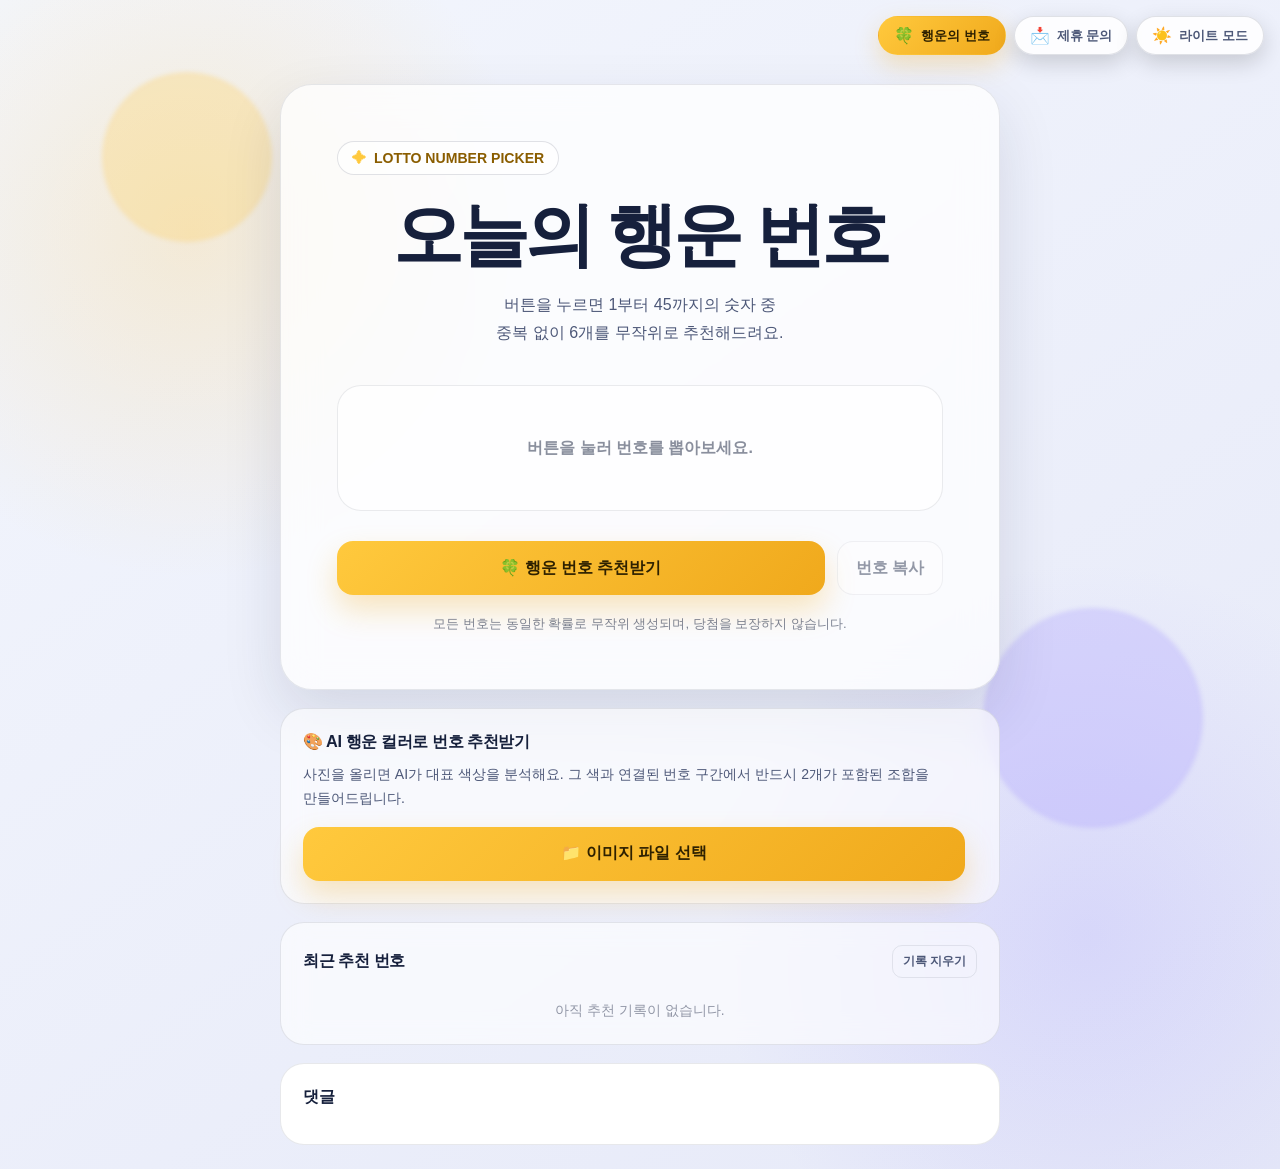
==== commit 817355a5: "Move page navigation into a fixed top-right bar Promote the page links and the theme toggle into one" ====
--- a/index.html
+++ b/index.html
@@ -52,6 +52,7 @@
       --primary-glow: rgba(245, 185, 66, 0.24);
       --toast-bg: rgba(8, 10, 23, 0.9);
       --toast-text: #ffffff;
+      --nav-bg: rgba(22, 30, 52, 0.82);
       --danger: #ff9a9a;
       --shadow: 0 28px 80px rgba(0, 0, 0, 0.3);
       /* Disqus는 부모 배경색을 샘플링해 자체 테마를 정하므로 반투명이 아닌 불투명 색을 쓴다. */
@@ -85,6 +86,7 @@
       --primary-glow: rgba(240, 169, 28, 0.28);
       --toast-bg: rgba(22, 32, 60, 0.92);
       --toast-text: #ffffff;
+      --nav-bg: rgba(255, 255, 255, 0.86);
       --danger: #b3352f;
       --shadow: 0 24px 60px rgba(23, 32, 62, 0.12);
       --comments-bg: #ffffff;
@@ -97,7 +99,8 @@
       margin: 0;
       display: grid;
       place-items: center;
-      padding: 24px;
+      /* 상단 여백은 고정 네비게이션 바가 콘텐츠를 가리지 않도록 확보한다. */
+      padding: 84px 24px 24px;
       color: var(--text);
       background:
         radial-gradient(circle at 15% 20%, var(--glow-warm), transparent 24%),
@@ -180,21 +183,56 @@
 
     .sparkle { color: var(--primary); }
 
-    .theme-toggle {
+    /* 스크롤과 무관하게 화면 우측 상단에 계속 떠 있는 메뉴 */
+    .top-nav {
+      position: fixed;
+      top: 16px;
+      right: 16px;
+      z-index: 20;
+      display: flex;
+      flex-wrap: wrap;
+      justify-content: flex-end;
+      gap: 8px;
+    }
+
+    .nav-button {
       display: inline-flex;
       align-items: center;
       gap: 7px;
       min-height: auto;
-      padding: 8px 14px;
+      padding: 9px 15px;
       color: var(--subtext);
       border: 1px solid var(--border-strong);
       border-radius: 999px;
-      background: var(--surface-soft);
+      background: var(--nav-bg);
+      box-shadow: 0 8px 22px rgba(0, 0, 0, 0.16);
+      backdrop-filter: blur(14px);
+      font: inherit;
       font-size: 0.84rem;
       font-weight: 800;
-    }
-
-    .theme-icon { font-size: 1rem; }
+      text-decoration: none;
+      white-space: nowrap;
+      cursor: pointer;
+      transition: transform 0.18s ease, color 0.18s ease, background 0.3s ease, border-color 0.3s ease;
+    }
+
+    .nav-button:hover {
+      transform: translateY(-2px);
+      color: var(--strong);
+    }
+
+    .nav-button:active { transform: translateY(0); }
+
+    .nav-button[aria-current="page"] {
+      color: #2e2100;
+      border-color: transparent;
+      background: linear-gradient(135deg, var(--primary), var(--primary-dark));
+      box-shadow: 0 10px 24px var(--primary-glow);
+    }
+
+    .nav-button[aria-current="page"]:hover { color: #2e2100; }
+
+    .nav-icon { font-size: 1rem; }
 
     h1 {
       margin: 0;
@@ -605,23 +643,6 @@
     }
 
     .comments noscript a { color: var(--primary); }
-
-    .site-footer {
-      margin: 18px 0 0;
-      text-align: center;
-      font-size: 0.85rem;
-      font-weight: 700;
-    }
-
-    .site-footer a {
-      color: var(--muted);
-      text-decoration: none;
-    }
-
-    .site-footer a:hover {
-      color: var(--subtext);
-      text-decoration: underline;
-    }
 
     .toast {
       position: fixed;
@@ -647,7 +668,19 @@
     }
 
     @media (max-width: 520px) {
-      body { padding: 14px; }
+      body { padding: 68px 14px 14px; }
+      .top-nav {
+        top: 11px;
+        right: 11px;
+        left: 11px;
+        gap: 6px;
+      }
+      .nav-button {
+        padding: 7px 12px;
+        font-size: 0.78rem;
+      }
+      /* 좁은 화면에서는 테마 버튼을 아이콘만 남겨 세 개가 한 줄에 들어가게 한다. */
+      #themeLabel { display: none; }
       .lotto-card { border-radius: 25px; }
       .card-header { justify-content: center; }
       .number-area { padding: 20px 13px; }
@@ -684,6 +717,23 @@
   <div class="background-shape shape-one"></div>
   <div class="background-shape shape-two"></div>
 
+  <nav class="top-nav" aria-label="주요 메뉴">
+    <a class="nav-button" href="index.html" aria-current="page">
+      <span class="nav-icon">🍀</span>
+      <span>행운의 번호</span>
+    </a>
+
+    <a class="nav-button" href="contact.html">
+      <span class="nav-icon">📩</span>
+      <span>제휴 문의</span>
+    </a>
+
+    <button class="nav-button" id="themeToggle" type="button" aria-pressed="false">
+      <span class="nav-icon" id="themeIcon">🌙</span>
+      <span id="themeLabel">다크 모드</span>
+    </button>
+  </nav>
+
   <main class="container">
     <section class="lotto-card">
       <div class="card-header">
@@ -691,11 +741,6 @@
           <span class="sparkle">✦</span>
           LOTTO NUMBER PICKER
         </div>
-
-        <button class="theme-toggle" id="themeToggle" type="button" aria-pressed="false">
-          <span class="theme-icon" id="themeIcon">🌙</span>
-          <span id="themeLabel">다크 모드</span>
-        </button>
       </div>
 
       <h1>오늘의 행운 번호</h1>
@@ -785,9 +830,6 @@
       </noscript>
     </section>
 
-    <p class="site-footer">
-      <a href="contact.html">제휴 문의하기 →</a>
-    </p>
   </main>
 
   <div class="toast" id="toast" role="status">번호를 복사했습니다.</div>
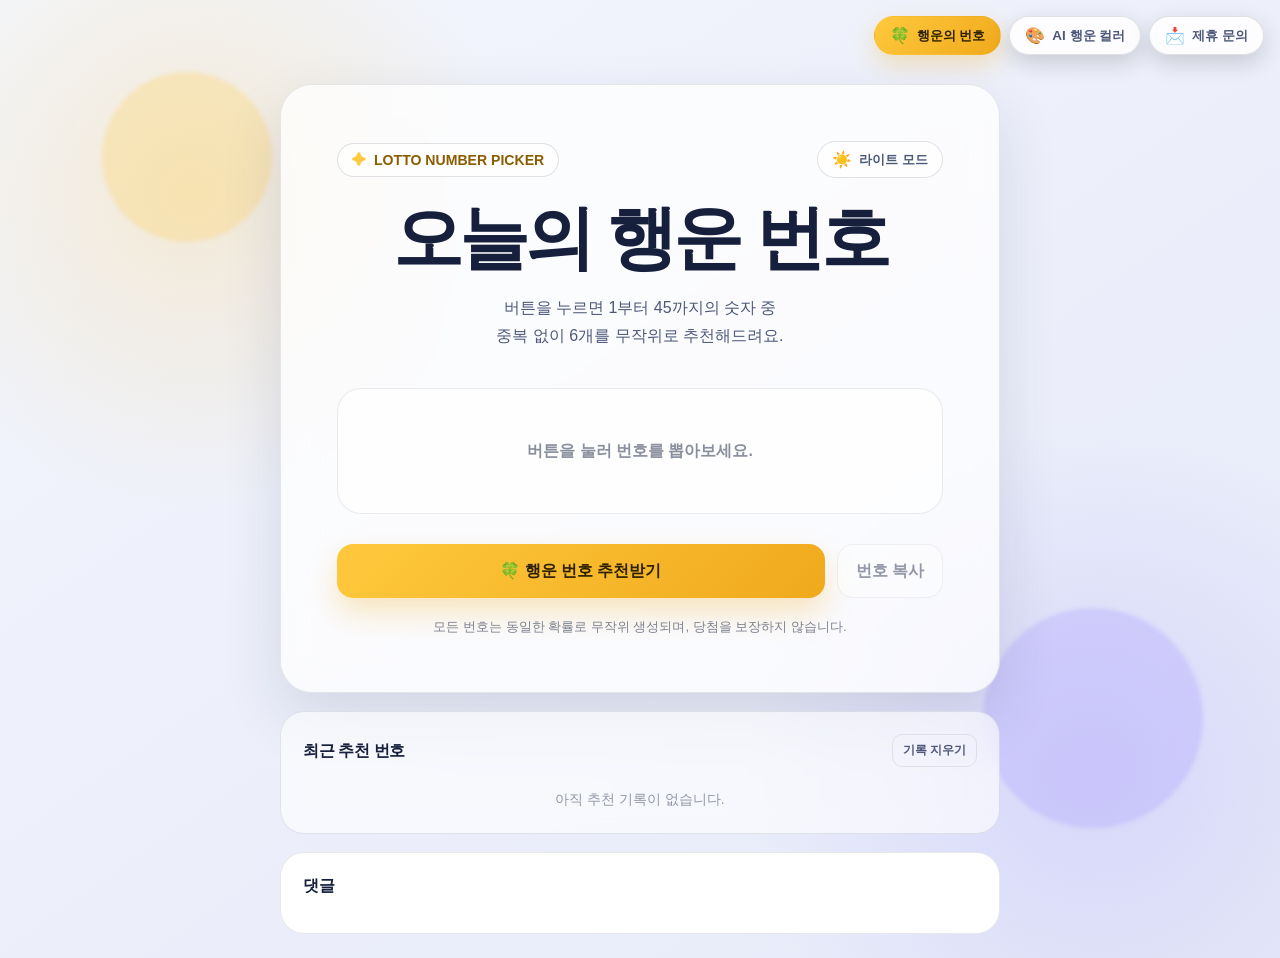
==== commit d016de77: "Split the AI color picker onto its own page Move the image-upload classifier out of the home page in" ====
--- a/index.html
+++ b/index.html
@@ -234,6 +234,22 @@
 
     .nav-icon { font-size: 1rem; }
 
+    .theme-toggle {
+      display: inline-flex;
+      align-items: center;
+      gap: 7px;
+      min-height: auto;
+      padding: 8px 14px;
+      color: var(--subtext);
+      border: 1px solid var(--border-strong);
+      border-radius: 999px;
+      background: var(--surface-soft);
+      font-size: 0.84rem;
+      font-weight: 800;
+    }
+
+    .theme-icon { font-size: 1rem; }
+
     h1 {
       margin: 0;
       font-size: clamp(2.2rem, 7vw, 4.4rem);
@@ -335,223 +351,6 @@
       margin: 20px 0 0;
       color: var(--muted);
       font-size: 0.82rem;
-    }
-
-    [hidden] { display: none !important; }
-
-    /* --- AI 행운 컬러: .history와 같은 보조 패널 규격(radius 24 / padding 22)을 따른다 --- */
-    .ai-card {
-      margin-top: 18px;
-      padding: 22px;
-      border: 1px solid var(--card-border);
-      border-radius: 24px;
-      background: var(--surface-soft);
-      backdrop-filter: blur(14px);
-      transition: background 0.3s ease, border-color 0.3s ease;
-    }
-
-    .ai-card h2 {
-      margin: 0;
-      font-size: 1.02rem;
-      letter-spacing: -0.025em;
-    }
-
-    .ai-description {
-      margin: 10px 0 16px;
-      color: var(--subtext);
-      font-size: 0.88rem;
-      line-height: 1.7;
-      word-break: keep-all;
-    }
-
-    .visually-hidden {
-      position: absolute;
-      width: 1px;
-      height: 1px;
-      margin: -1px;
-      padding: 0;
-      border: 0;
-      overflow: hidden;
-      clip: rect(0 0 0 0);
-      white-space: nowrap;
-    }
-
-    .ai-upload {
-      display: grid;
-      grid-template-columns: 1fr auto;
-      gap: 12px;
-    }
-
-    .upload-button {
-      display: grid;
-      place-items: center;
-      min-height: 54px;
-      padding: 0 24px;
-      border-radius: 16px;
-      color: #2e2100;
-      background: linear-gradient(135deg, var(--primary), var(--primary-dark));
-      box-shadow: 0 15px 30px var(--primary-glow);
-      font-weight: 900;
-      text-align: center;
-      cursor: pointer;
-      transition: transform 0.18s ease;
-    }
-
-    .upload-button:hover { transform: translateY(-2px); }
-    .upload-button:active { transform: translateY(0); }
-
-    #imageInput:focus-visible + .upload-button {
-      outline: 2px solid var(--primary);
-      outline-offset: 3px;
-    }
-
-    .reset-button {
-      min-width: 106px;
-      padding: 0 18px;
-      color: var(--strong);
-      border: 1px solid var(--border-strong);
-      border-radius: 16px;
-      background: var(--surface-soft);
-    }
-
-    .ai-status {
-      display: flex;
-      align-items: center;
-      gap: 9px;
-      margin: 14px 0 0;
-      color: var(--subtext);
-      font-size: 0.87rem;
-      font-weight: 700;
-      line-height: 1.6;
-      word-break: keep-all;
-    }
-
-    .ai-status.error { color: var(--danger); }
-
-    .spinner {
-      width: 15px;
-      height: 15px;
-      flex: none;
-      border: 2px solid var(--border-strong);
-      border-top-color: var(--primary);
-      border-radius: 50%;
-      animation: spin 0.7s linear infinite;
-    }
-
-    @keyframes spin { to { transform: rotate(360deg); } }
-
-    .ai-result {
-      display: grid;
-      grid-template-columns: 128px 1fr;
-      align-items: center;
-      gap: 18px;
-      margin-top: 16px;
-      padding: 16px;
-      border: 1px solid var(--border-soft);
-      border-radius: 18px;
-      background: var(--surface-sunken);
-    }
-
-    .preview {
-      display: block;
-      width: 100%;
-      aspect-ratio: 1 / 1;
-      border: 1px solid var(--border-soft);
-      border-radius: 14px;
-      object-fit: cover;
-    }
-
-    .verdict-label {
-      margin: 0;
-      color: var(--muted);
-      font-size: 0.79rem;
-      font-weight: 800;
-    }
-
-    .verdict-color {
-      display: flex;
-      align-items: center;
-      gap: 9px;
-      margin: 7px 0 0;
-      font-size: clamp(1.3rem, 5vw, 1.6rem);
-      font-weight: 900;
-      letter-spacing: -0.035em;
-    }
-
-    .verdict-korean {
-      color: var(--muted);
-      font-size: 0.82rem;
-      font-weight: 800;
-      letter-spacing: 0;
-    }
-
-    .color-dot {
-      width: 18px;
-      height: 18px;
-      flex: none;
-      border-radius: 50%;
-      box-shadow: inset 0 -3px 7px rgba(0, 0, 0, 0.18);
-    }
-
-    .verdict-confidence {
-      margin: 5px 0 0;
-      color: var(--subtext);
-      font-size: 0.92rem;
-      font-weight: 800;
-    }
-
-    .verdict-range {
-      margin: 6px 0 0;
-      color: var(--muted);
-      font-size: 0.84rem;
-      font-weight: 700;
-    }
-
-    .score-list {
-      display: grid;
-      gap: 9px;
-      margin: 14px 0 0;
-      padding: 0;
-      list-style: none;
-    }
-
-    .score-item {
-      display: grid;
-      grid-template-columns: 74px 1fr 50px;
-      align-items: center;
-      gap: 10px;
-      color: var(--subtext);
-      font-size: 0.8rem;
-      font-weight: 700;
-    }
-
-    .score-item.top { color: var(--strong); font-weight: 900; }
-
-    .score-name {
-      display: flex;
-      align-items: center;
-      gap: 7px;
-    }
-
-    .score-name .color-dot { width: 11px; height: 11px; }
-
-    .score-bar {
-      height: 7px;
-      border-radius: 999px;
-      background: var(--surface-row);
-      overflow: hidden;
-    }
-
-    .score-fill {
-      display: block;
-      height: 100%;
-      border-radius: 999px;
-      transition: width 0.5s ease;
-    }
-
-    .score-value {
-      text-align: right;
-      font-variant-numeric: tabular-nums;
     }
 
     .history {
@@ -679,8 +478,6 @@
         padding: 7px 12px;
         font-size: 0.78rem;
       }
-      /* 좁은 화면에서는 테마 버튼을 아이콘만 남겨 세 개가 한 줄에 들어가게 한다. */
-      #themeLabel { display: none; }
       .lotto-card { border-radius: 25px; }
       .card-header { justify-content: center; }
       .number-area { padding: 20px 13px; }
@@ -723,15 +520,15 @@
       <span>행운의 번호</span>
     </a>
 
+    <a class="nav-button" href="ai.html">
+      <span class="nav-icon">🎨</span>
+      <span>AI 행운 컬러</span>
+    </a>
+
     <a class="nav-button" href="contact.html">
       <span class="nav-icon">📩</span>
       <span>제휴 문의</span>
     </a>
-
-    <button class="nav-button" id="themeToggle" type="button" aria-pressed="false">
-      <span class="nav-icon" id="themeIcon">🌙</span>
-      <span id="themeLabel">다크 모드</span>
-    </button>
   </nav>
 
   <main class="container">
@@ -741,6 +538,11 @@
           <span class="sparkle">✦</span>
           LOTTO NUMBER PICKER
         </div>
+
+        <button class="theme-toggle" id="themeToggle" type="button" aria-pressed="false">
+          <span class="theme-icon" id="themeIcon">🌙</span>
+          <span id="themeLabel">다크 모드</span>
+        </button>
       </div>
 
       <h1>오늘의 행운 번호</h1>
@@ -750,7 +552,7 @@
         중복 없이 6개를 무작위로 추천해드려요.
       </p>
 
-      <div class="number-area" id="numberArea" aria-live="polite">
+      <div class="number-area" aria-live="polite">
         <div class="numbers" id="numbers">
           <span class="placeholder">버튼을 눌러 번호를 뽑아보세요.</span>
         </div>
@@ -769,45 +571,6 @@
       <p class="notice">
         모든 번호는 동일한 확률로 무작위 생성되며, 당첨을 보장하지 않습니다.
       </p>
-    </section>
-
-    <section class="ai-card">
-      <h2>🎨 AI 행운 컬러로 번호 추천받기</h2>
-
-      <p class="ai-description">
-        사진을 올리면 AI가 대표 색상을 분석해요.
-        그 색과 연결된 번호 구간에서 반드시 2개가 포함된 조합을 만들어드립니다.
-      </p>
-
-      <div class="ai-upload">
-        <input class="visually-hidden" type="file" id="imageInput" accept="image/*" />
-        <label class="upload-button" for="imageInput">📁 이미지 파일 선택</label>
-
-        <button class="reset-button" id="aiResetButton" type="button" hidden>초기화</button>
-      </div>
-
-      <p class="ai-status" id="aiStatus" role="status" aria-live="polite" hidden></p>
-
-      <div class="ai-result" id="aiResult" hidden>
-        <div class="preview-wrap">
-          <img class="preview" id="previewImage" alt="업로드한 이미지 미리보기" />
-        </div>
-
-        <div class="verdict">
-          <p class="verdict-label">AI가 분석한 오늘의 행운 컬러</p>
-
-          <p class="verdict-color">
-            <span class="color-dot" id="colorDot"></span>
-            <span id="colorName">-</span>
-            <span class="verdict-korean" id="colorKorean"></span>
-          </p>
-
-          <p class="verdict-confidence" id="verdictConfidence"></p>
-          <p class="verdict-range" id="verdictRange"></p>
-        </div>
-      </div>
-
-      <ul class="score-list" id="scoreList" hidden></ul>
     </section>
 
     <section class="history">
@@ -908,16 +671,16 @@
         return;
       }
 
-      history.forEach((entry, index) => {
+      history.forEach((numbers, index) => {
         const item = document.createElement("li");
         item.className = "history-item";
 
         const label = document.createElement("span");
-        label.textContent = `${index + 1}번째 · ${entry.source}`;
+        label.textContent = `${index + 1}번째 추천`;
 
         const numberText = document.createElement("span");
         numberText.className = "history-number";
-        numberText.textContent = entry.numbers.join(" · ");
+        numberText.textContent = numbers.join(" · ");
 
         item.append(label, numberText);
         historyList.appendChild(item);
@@ -943,7 +706,7 @@
       currentNumbers = createLottoNumbers();
       renderNumbers(currentNumbers);
 
-      history.unshift({ numbers: currentNumbers, source: "완전 랜덤" });
+      history.unshift(currentNumbers);
       history = history.slice(0, 5);
       renderHistory();
 
@@ -976,276 +739,6 @@
       showToast("추천 기록을 지웠습니다.");
     });
 
-    /* ----------------------------- AI 행운 컬러 ----------------------------- */
-
-    const MODEL_BASE_URL = "https://teachablemachine.withgoogle.com/models/jFhw2WqNc/";
-    const TFJS_URL = "https://cdn.jsdelivr.net/npm/@tensorflow/tfjs@1.3.1/dist/tf.min.js";
-    const TM_IMAGE_URL = "https://cdn.jsdelivr.net/npm/@teachablemachine/image@0.8/dist/teachablemachine-image.min.js";
-
-    // 색상 구간은 기존 getBallColor()의 공 색상 구간과 정확히 같다.
-    const COLOR_META = {
-      Yellow: { hex: "#f3b61f", korean: "노란색", min: 1, max: 10 },
-      Blue: { hex: "#4d95e8", korean: "파란색", min: 11, max: 20 },
-      Red: { hex: "#ed6262", korean: "빨간색", min: 21, max: 30 },
-      Gray: { hex: "#7d8189", korean: "회색", min: 31, max: 40 },
-      Green: { hex: "#48a76a", korean: "초록색", min: 41, max: 45 }
-    };
-
-    // 이 모델은 클래스 라벨이 한글이다. 나중에 영문으로 다시 학습해도 동작하도록 둘 다 받는다.
-    const CLASS_ALIASES = {
-      "노란색": "Yellow", "yellow": "Yellow",
-      "파란색": "Blue", "blue": "Blue",
-      "빨간색": "Red", "red": "Red",
-      "회색": "Gray", "gray": "Gray", "grey": "Gray",
-      "초록색": "Green", "green": "Green"
-    };
-
-    const imageInput = document.getElementById("imageInput");
-    const aiResetButton = document.getElementById("aiResetButton");
-    const aiStatus = document.getElementById("aiStatus");
-    const aiResult = document.getElementById("aiResult");
-    const previewImage = document.getElementById("previewImage");
-    const colorDot = document.getElementById("colorDot");
-    const colorName = document.getElementById("colorName");
-    const colorKorean = document.getElementById("colorKorean");
-    const verdictConfidence = document.getElementById("verdictConfidence");
-    const verdictRange = document.getElementById("verdictRange");
-    const scoreList = document.getElementById("scoreList");
-    const numberArea = document.getElementById("numberArea");
-
-    let model = null;
-    let previewUrl = null;
-    let analyzing = false;
-
-    function resolveColorKey(className) {
-      const raw = String(className == null ? "" : className).trim();
-      return CLASS_ALIASES[raw] || CLASS_ALIASES[raw.toLowerCase()] || null;
-    }
-
-    function setStatus(message, kind) {
-      if (!message) {
-        aiStatus.hidden = true;
-        aiStatus.textContent = "";
-        return;
-      }
-
-      aiStatus.className = kind ? `ai-status ${kind}` : "ai-status";
-      aiStatus.textContent = "";
-
-      if (kind === "loading") {
-        const spinner = document.createElement("span");
-        spinner.className = "spinner";
-        aiStatus.appendChild(spinner);
-      }
-
-      aiStatus.appendChild(document.createTextNode(message));
-      aiStatus.hidden = false;
-    }
-
-    function loadScript(src) {
-      return new Promise((resolve, reject) => {
-        const script = document.createElement("script");
-        script.src = src;
-        script.onload = () => resolve();
-        script.onerror = () => reject(new Error(`failed to load ${src}`));
-        document.head.appendChild(script);
-      });
-    }
-
-    // 라이브러리와 모델은 첫 업로드 때만 받는다. 일반 랜덤 추천은 이걸 기다리지 않는다.
-    async function ensureModel() {
-      if (model) return model;
-
-      if (typeof tmImage === "undefined") {
-        await loadScript(TFJS_URL);
-        await loadScript(TM_IMAGE_URL);
-      }
-
-      if (typeof tmImage === "undefined") throw new Error("teachable machine library missing");
-
-      model = await tmImage.load(`${MODEL_BASE_URL}model.json`, `${MODEL_BASE_URL}metadata.json`);
-      return model;
-    }
-
-    function showPreview(file) {
-      return new Promise((resolve, reject) => {
-        if (previewUrl) URL.revokeObjectURL(previewUrl);
-        previewUrl = URL.createObjectURL(file);
-
-        previewImage.onload = () => resolve();
-        previewImage.onerror = () => reject(new Error("image decode failed"));
-        previewImage.src = previewUrl;
-      });
-    }
-
-    function pickRandom(pool, count) {
-      const remaining = pool.slice();
-      const picked = [];
-
-      while (picked.length < count && remaining.length > 0) {
-        const index = Math.floor(Math.random() * remaining.length);
-        picked.push(remaining.splice(index, 1)[0]);
-      }
-
-      return picked;
-    }
-
-    // 색상 구간에서 2개 + 나머지 전체에서 4개, 중복 없이 뽑아 오름차순으로 돌려준다.
-    function createColorLottoNumbers(meta) {
-      const rangePool = [];
-      for (let number = meta.min; number <= meta.max; number++) rangePool.push(number);
-
-      const fromRange = pickRandom(rangePool, 2);
-      const chosen = new Set(fromRange);
-
-      const restPool = [];
-      for (let number = 1; number <= 45; number++) {
-        if (!chosen.has(number)) restPool.push(number);
-      }
-
-      return fromRange.concat(pickRandom(restPool, 4)).sort((a, b) => a - b);
-    }
-
-    function renderScores(predictions) {
-      scoreList.innerHTML = "";
-
-      predictions.forEach((prediction, index) => {
-        const key = resolveColorKey(prediction.className);
-        const meta = key ? COLOR_META[key] : null;
-        const percent = (prediction.probability * 100).toFixed(1);
-
-        const item = document.createElement("li");
-        item.className = index === 0 ? "score-item top" : "score-item";
-
-        const name = document.createElement("span");
-        name.className = "score-name";
-        const dot = document.createElement("span");
-        dot.className = "color-dot";
-        dot.style.background = meta ? meta.hex : "var(--muted)";
-        name.append(dot, document.createTextNode(key || prediction.className));
-
-        const bar = document.createElement("span");
-        bar.className = "score-bar";
-        const fill = document.createElement("span");
-        fill.className = "score-fill";
-        fill.style.width = `${percent}%`;
-        fill.style.background = meta ? meta.hex : "var(--muted)";
-        bar.appendChild(fill);
-
-        const value = document.createElement("span");
-        value.className = "score-value";
-        value.textContent = `${percent}%`;
-
-        item.append(name, bar, value);
-        scoreList.appendChild(item);
-      });
-
-      scoreList.hidden = false;
-    }
-
-    function resetAi() {
-      if (previewUrl) {
-        URL.revokeObjectURL(previewUrl);
-        previewUrl = null;
-      }
-
-      previewImage.removeAttribute("src");
-      imageInput.value = "";
-      aiResult.hidden = true;
-      scoreList.hidden = true;
-      aiResetButton.hidden = true;
-      setStatus("");
-    }
-
-    async function analyzeImage(file) {
-      if (analyzing) return;
-
-      if (!file) {
-        setStatus("이미지를 선택해주세요.", "error");
-        return;
-      }
-
-      if (!file.type.startsWith("image/")) {
-        setStatus("이미지 파일만 분석할 수 있어요. 다른 파일을 선택해주세요.", "error");
-        return;
-      }
-
-      analyzing = true;
-      aiResult.hidden = true;
-      scoreList.hidden = true;
-      aiResetButton.hidden = false;
-
-      try {
-        await showPreview(file);
-      } catch (error) {
-        setStatus("이미지를 불러오지 못했습니다. 다른 파일로 다시 시도해주세요.", "error");
-        analyzing = false;
-        return;
-      }
-
-      try {
-        setStatus(model ? "AI 분석 중..." : "AI 모델을 불러오는 중...", "loading");
-        await ensureModel();
-      } catch (error) {
-        setStatus("AI 모델을 불러오지 못했습니다. 네트워크 연결을 확인한 뒤 다시 시도해주세요.", "error");
-        analyzing = false;
-        return;
-      }
-
-      setStatus("AI 분석 중...", "loading");
-
-      try {
-        const predictions = (await model.predict(previewImage))
-          .slice()
-          .sort((a, b) => b.probability - a.probability);
-
-        if (predictions.length === 0) throw new Error("empty prediction");
-
-        const best = predictions[0];
-        const key = resolveColorKey(best.className);
-        const meta = key ? COLOR_META[key] : null;
-
-        renderScores(predictions);
-
-        if (!meta) {
-          setStatus(`모델이 모르는 클래스(${best.className})를 반환해 번호를 만들지 못했습니다.`, "error");
-          analyzing = false;
-          return;
-        }
-
-        colorDot.style.background = meta.hex;
-        colorName.textContent = key;
-        colorKorean.textContent = meta.korean;
-        verdictConfidence.textContent = `확률 ${(best.probability * 100).toFixed(1)}%`;
-        verdictRange.textContent = `연결 번호 구간 ${meta.min} ~ ${meta.max}`;
-        aiResult.hidden = false;
-
-        currentNumbers = createColorLottoNumbers(meta);
-        renderNumbers(currentNumbers);
-
-        history.unshift({ numbers: currentNumbers, source: `AI · ${key}` });
-        history = history.slice(0, 5);
-        renderHistory();
-
-        copyButton.disabled = false;
-        generateButton.textContent = "🎲 다시 추천받기";
-
-        setStatus(`분석 완료! ${meta.min}~${meta.max} 구간에서 2개를 포함해 번호를 뽑았어요.`);
-        numberArea.scrollIntoView({ behavior: "smooth", block: "center" });
-      } catch (error) {
-        setStatus("이미지 분석에 실패했습니다. 잠시 후 다시 시도해주세요.", "error");
-      } finally {
-        analyzing = false;
-      }
-    }
-
-    imageInput.addEventListener("change", (event) => {
-      const files = event.target.files;
-      analyzeImage(files && files.length > 0 ? files[0] : null);
-    });
-
-    aiResetButton.addEventListener("click", resetAi);
-
     applyTheme(document.documentElement.dataset.theme || "dark");
   </script>
 
